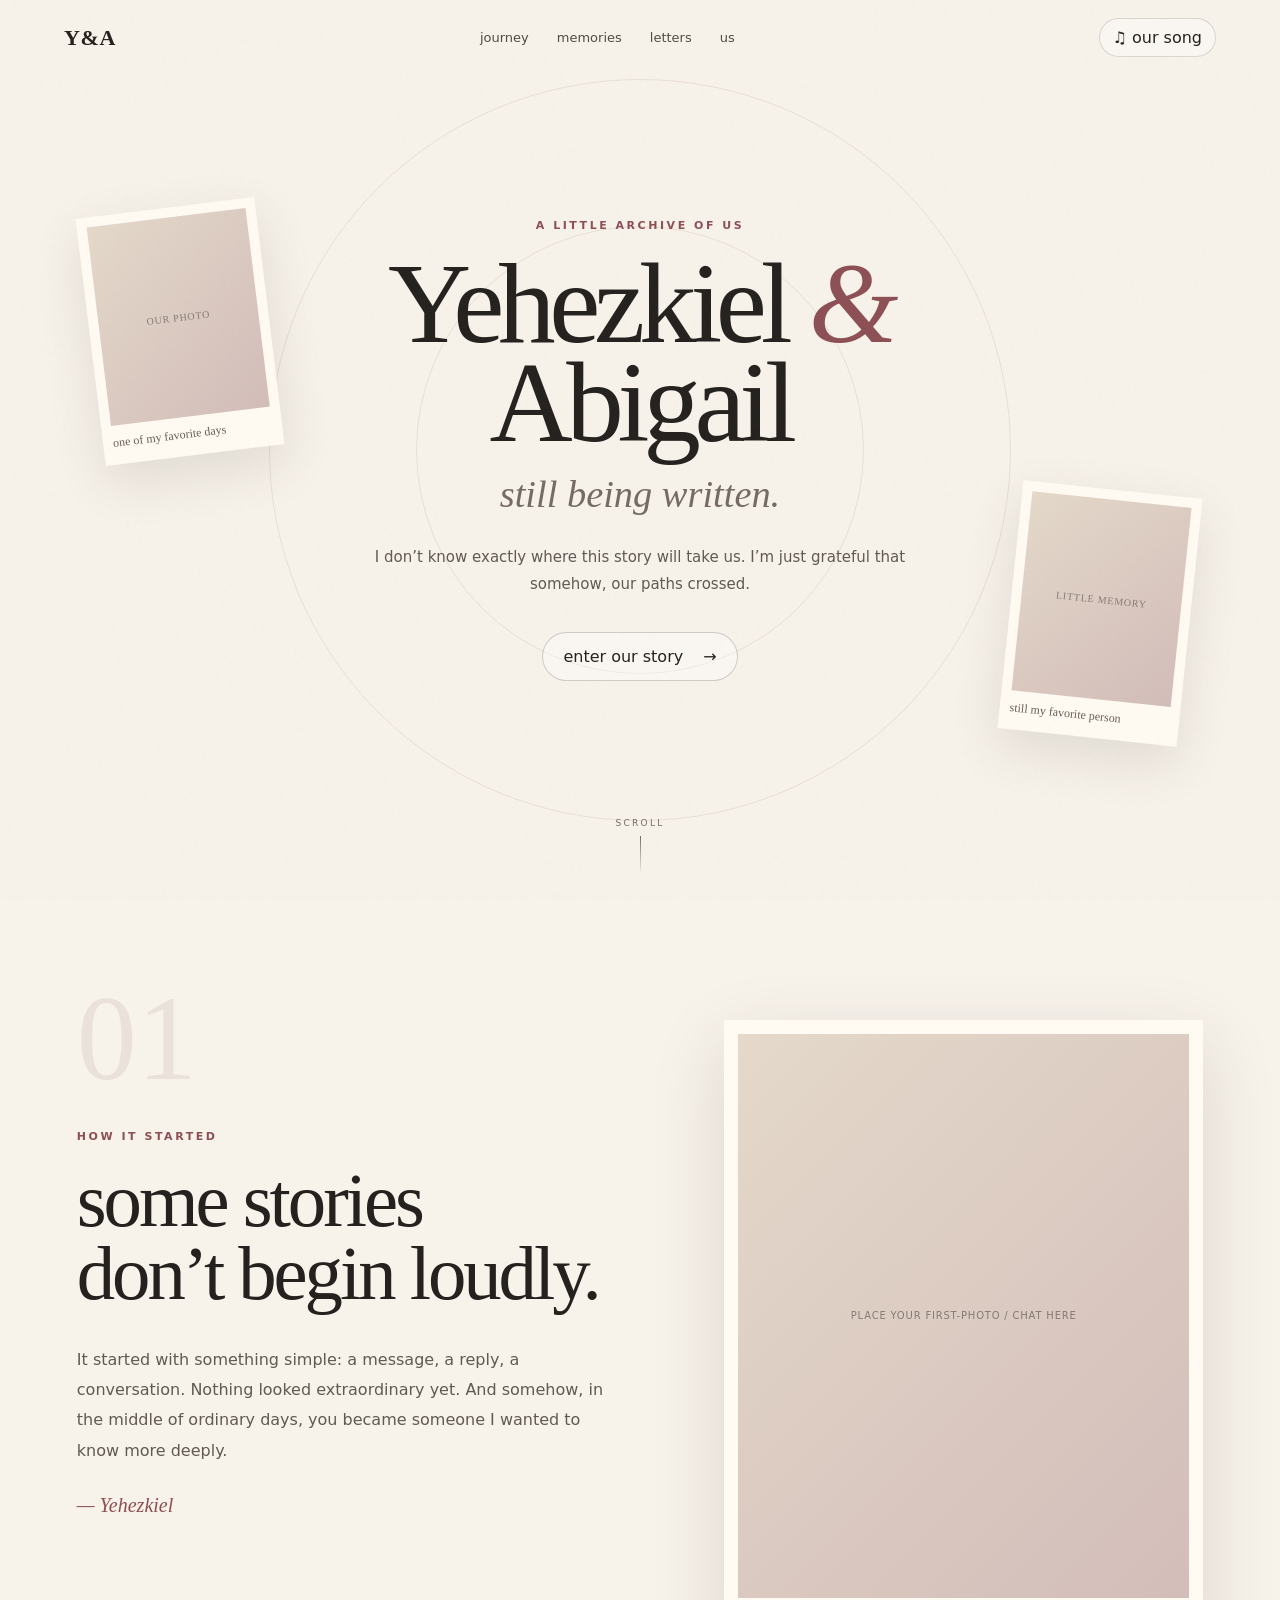
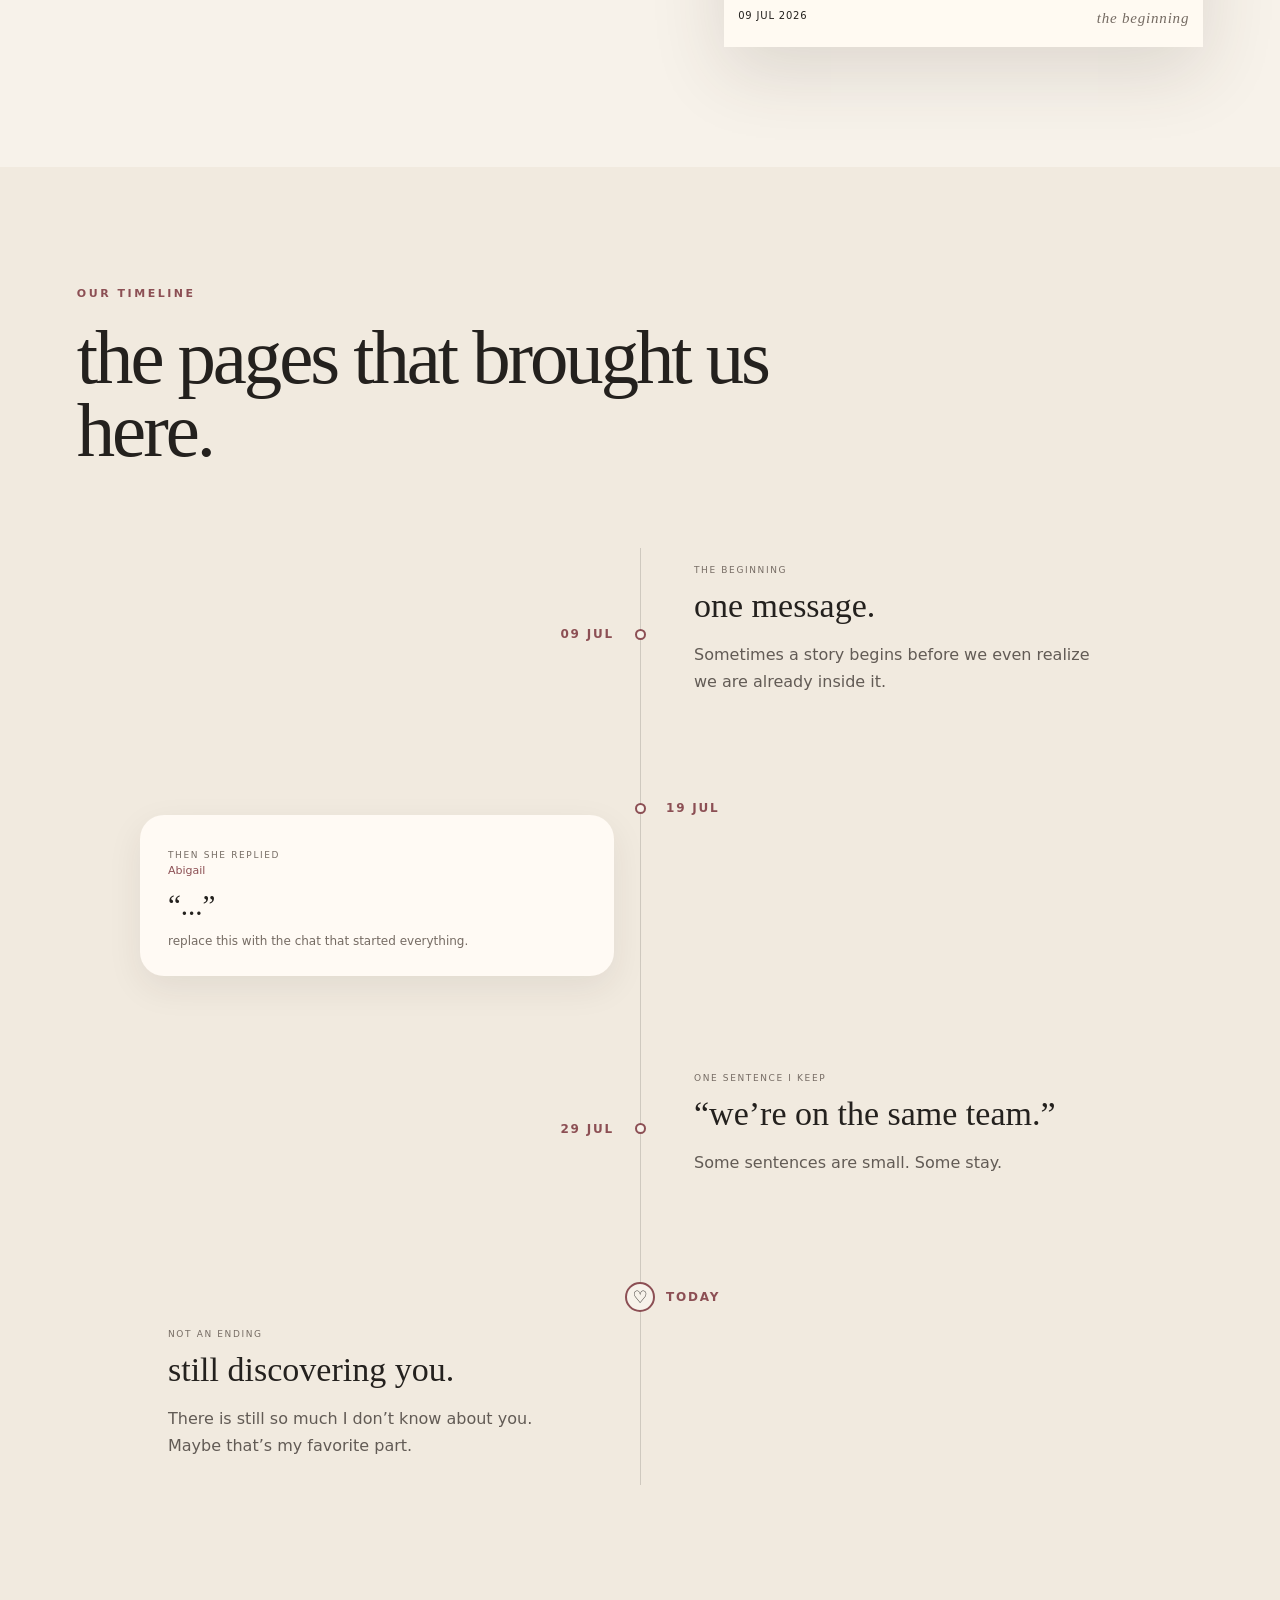
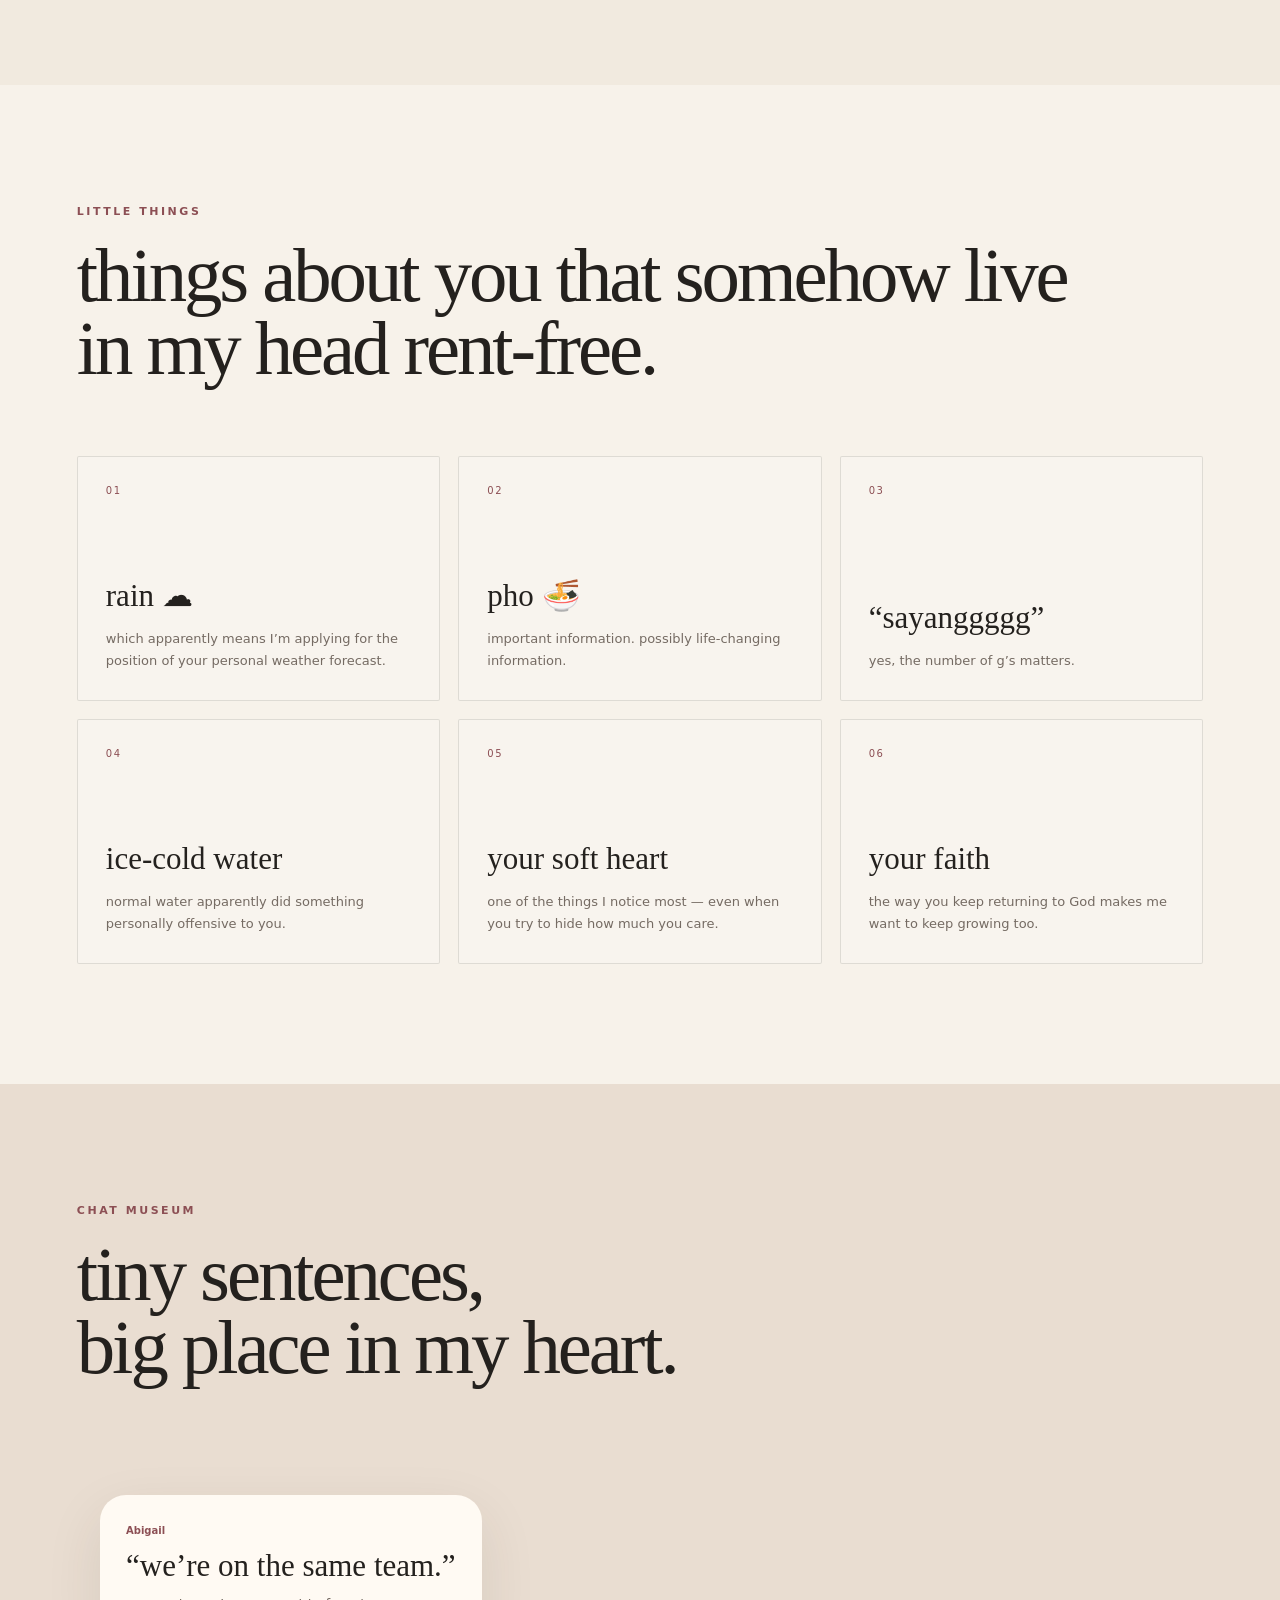
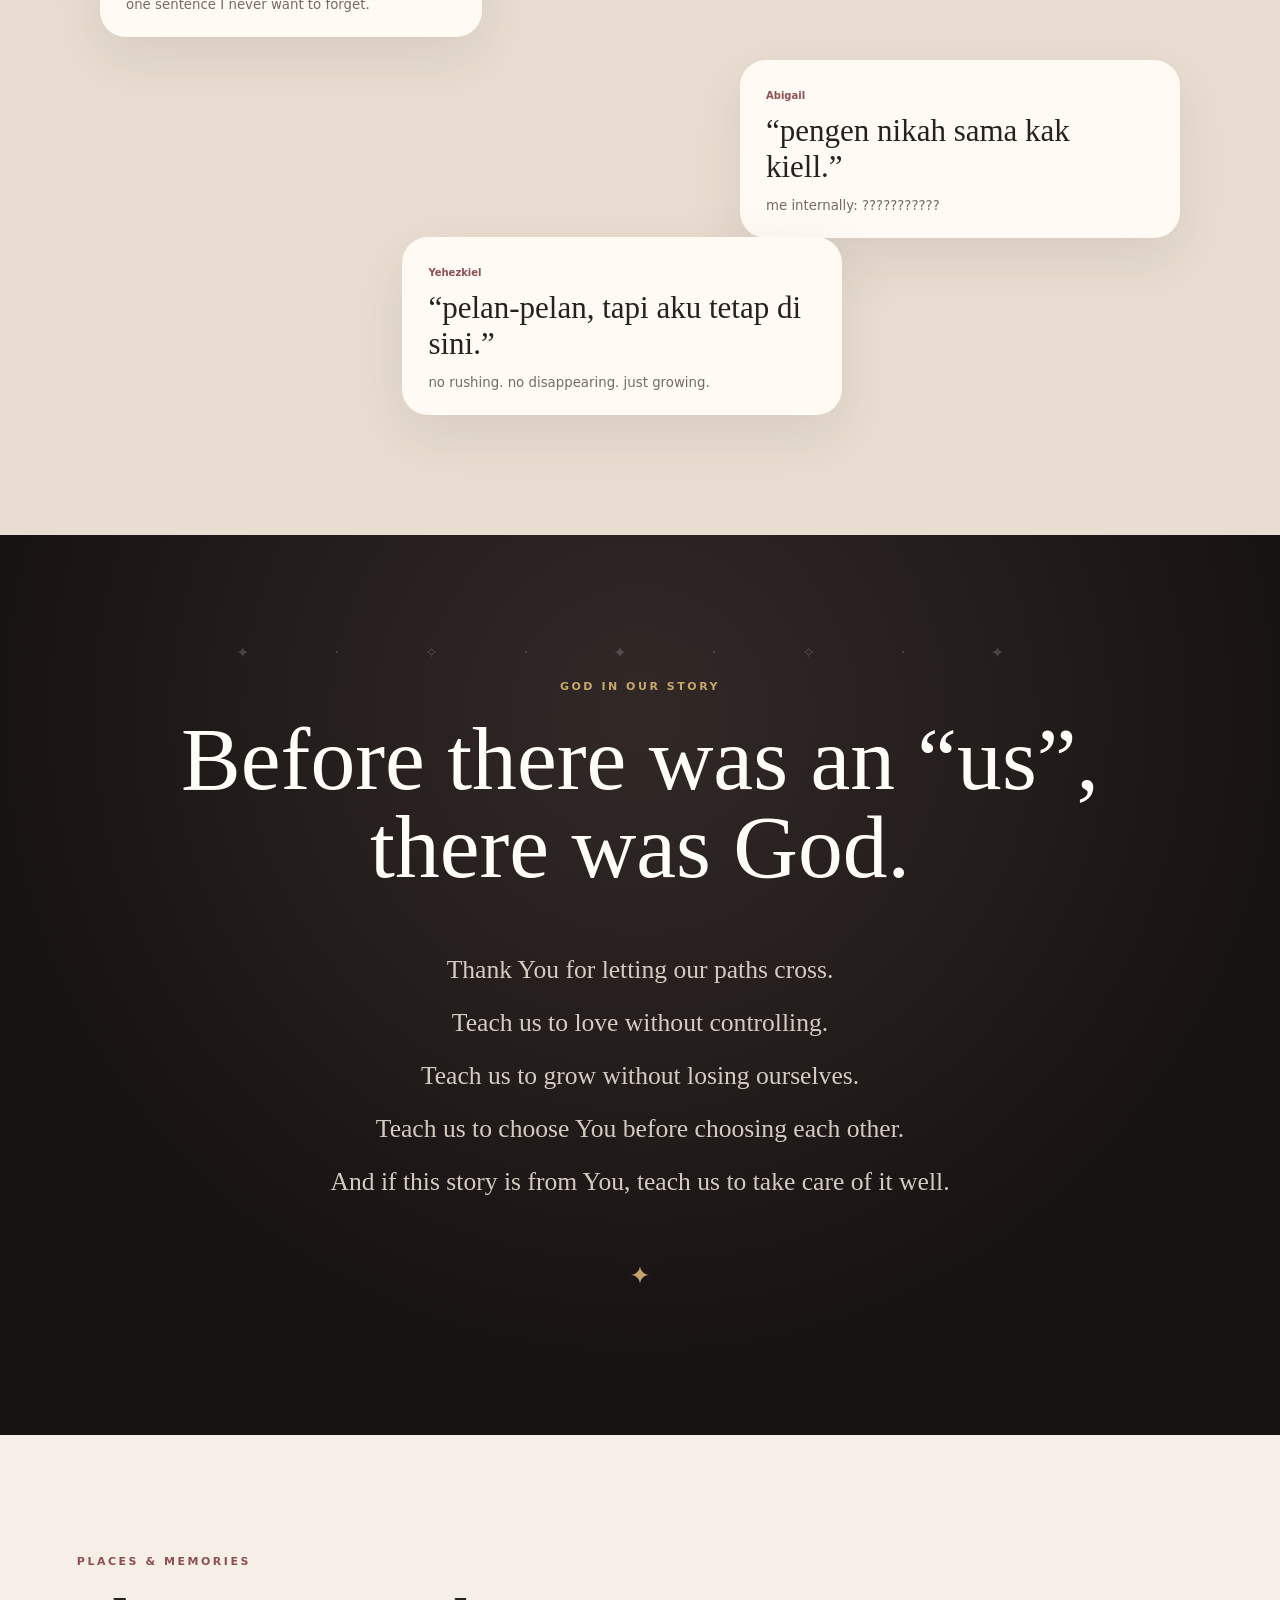
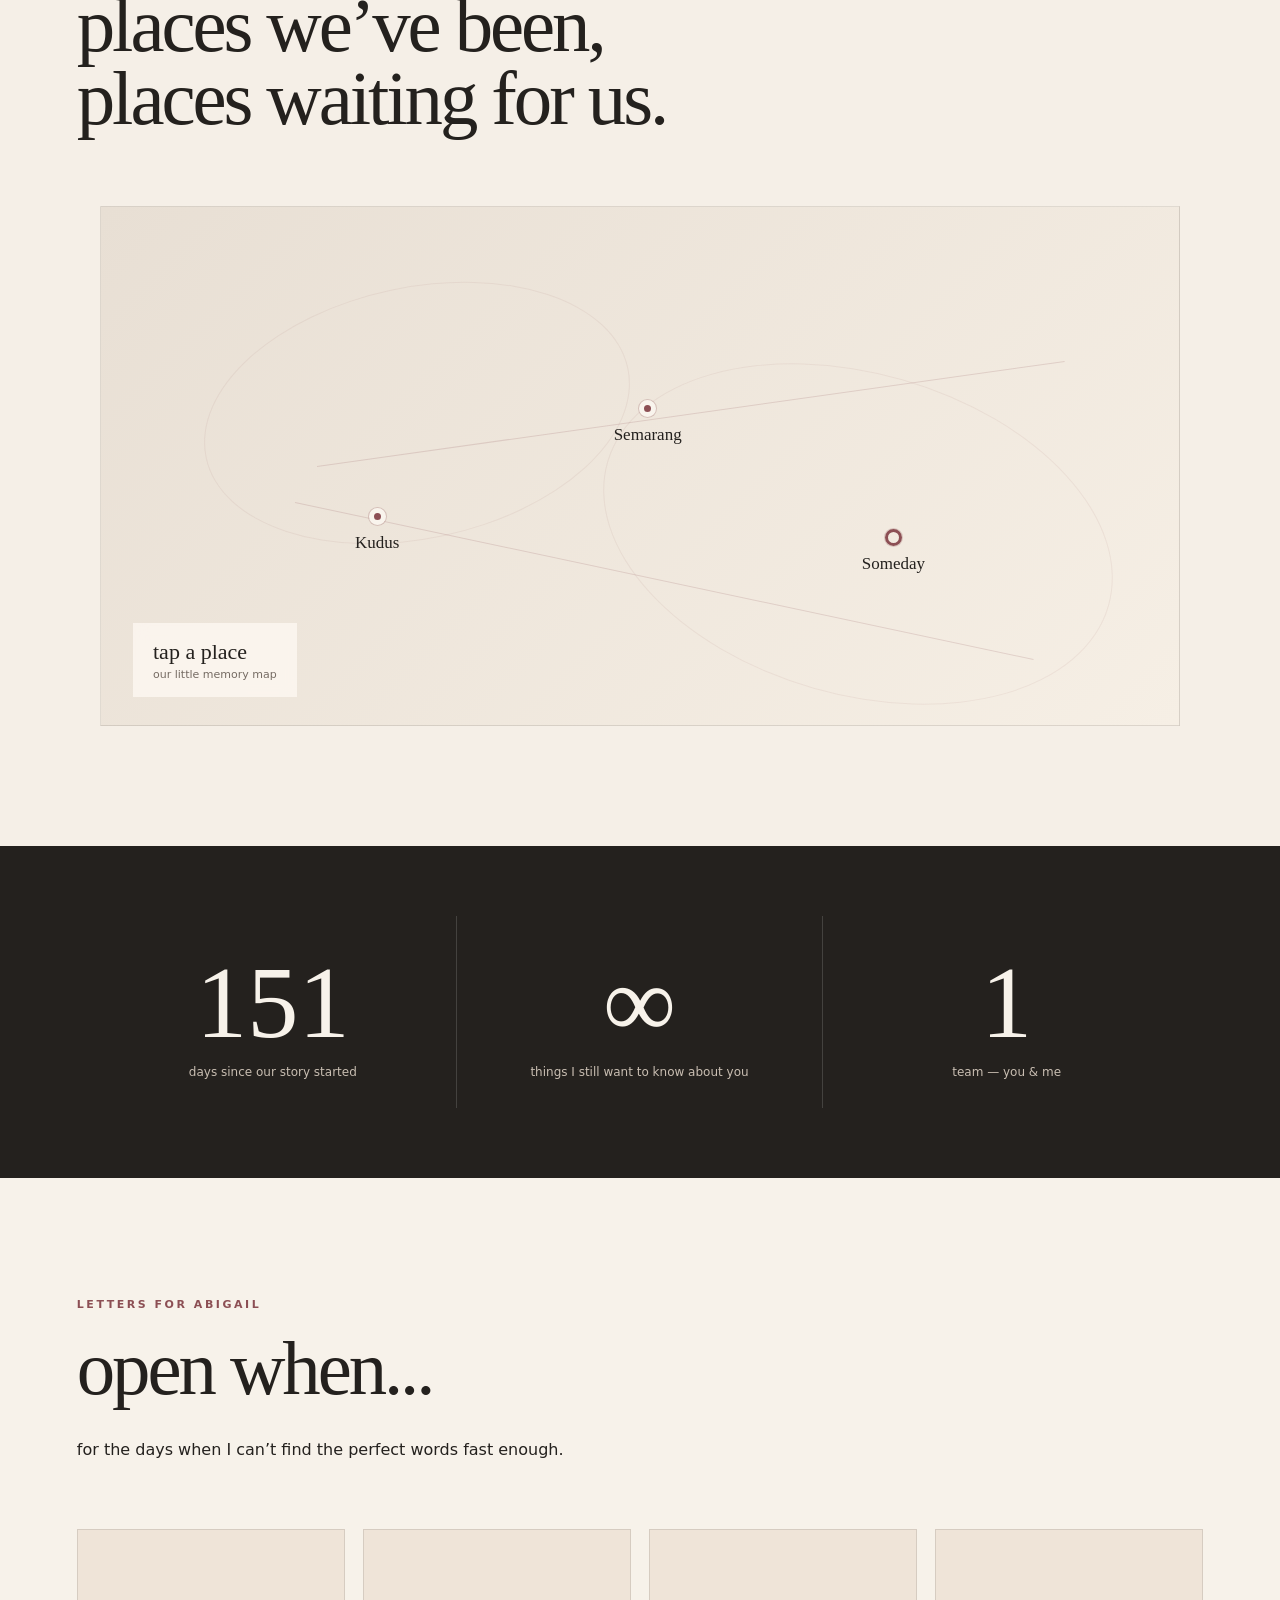
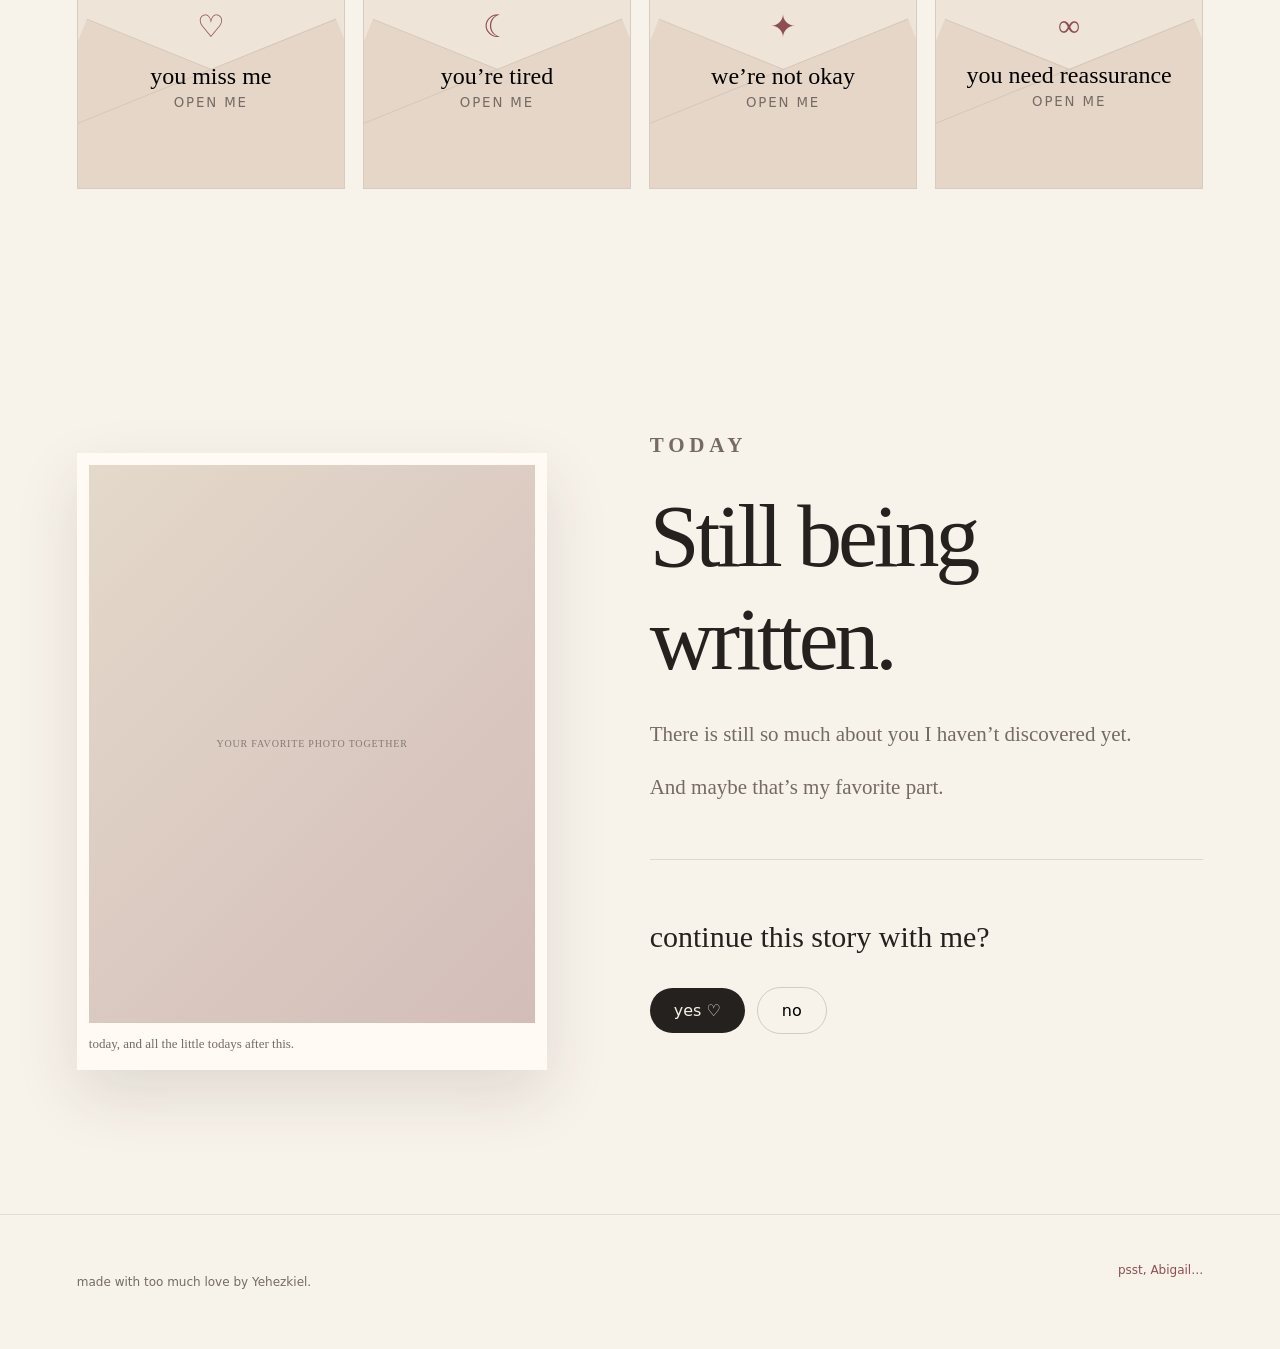
==== index.html @ eae8c5db "upd" ====
<!DOCTYPE html>
<html lang="id">
<head>
  <meta charset="UTF-8" />
  <meta name="viewport" content="width=device-width, initial-scale=1.0" />
  <meta name="theme-color" content="#f7f2ea" />
  <title>Yehezkiel & Abigail — Still Being Written</title>
  <meta name="description" content="A little archive of Yehezkiel & Abigail — still being written." />
  <link rel="stylesheet" href="styles.css" />
</head>
<body>
  <div class="noise" aria-hidden="true"></div>

  <header class="site-header" id="siteHeader">
    <a class="brand" href="#top" aria-label="Back to top">Y&A</a>
    <nav class="nav" aria-label="Main navigation">
      <a href="#journey">journey</a>
      <a href="#little-things">memories</a>
      <a href="#letters">letters</a>
      <a href="#today">us</a>
    </nav>
    <button class="music-btn" id="musicBtn" type="button" aria-label="Play our song">♫ <span>our song</span></button>
  </header>

  <main id="top">
    <section class="hero section-pad" aria-labelledby="hero-title">
      <div class="hero-orbit orbit-one" aria-hidden="true"></div>
      <div class="hero-orbit orbit-two" aria-hidden="true"></div>
      <div class="hero-card photo-card photo-card-a" aria-hidden="true">
        <div class="photo-placeholder">our photo</div>
        <span>one of my favorite days</span>
      </div>
      <div class="hero-card photo-card photo-card-b" aria-hidden="true">
        <div class="photo-placeholder">little memory</div>
        <span>still my favorite person</span>
      </div>

      <div class="hero-copy reveal">
        <p class="eyebrow">A LITTLE ARCHIVE OF US</p>
        <h1 id="hero-title">Yehezkiel <span>&</span> Abigail</h1>
        <p class="hero-subtitle">still being written.</p>
        <p class="hero-note">I don’t know exactly where this story will take us. I’m just grateful that somehow, our paths crossed.</p>
        <a class="primary-btn" href="#journey">enter our story <span>→</span></a>
      </div>

      <div class="scroll-cue" aria-hidden="true"><span>scroll</span><i></i></div>
    </section>

    <section class="opening section-pad" id="journey">
      <div class="section-number reveal">01</div>
      <div class="split-layout">
        <div class="section-copy reveal">
          <p class="eyebrow">HOW IT STARTED</p>
          <h2>some stories<br/>don’t begin loudly.</h2>
          <p>It started with something simple: a message, a reply, a conversation. Nothing looked extraordinary yet. And somehow, in the middle of ordinary days, you became someone I wanted to know more deeply.</p>
          <p class="signature">— Yehezkiel</p>
        </div>
        <div class="memory-frame reveal tilt-right">
          <div class="frame-photo photo-placeholder large">place your first-photo / chat here</div>
          <div class="frame-meta">
            <span>09 JUL 2026</span>
            <em>the beginning</em>
          </div>
        </div>
      </div>
    </section>

    <section class="timeline-section section-pad">
      <div class="section-heading reveal">
        <p class="eyebrow">OUR TIMELINE</p>
        <h2>the pages that brought us here.</h2>
      </div>

      <div class="timeline">
        <article class="timeline-item reveal">
          <div class="timeline-date">09 JUL</div>
          <div class="timeline-dot"></div>
          <div class="timeline-content">
            <small>THE BEGINNING</small>
            <h3>one message.</h3>
            <p>Sometimes a story begins before we even realize we are already inside it.</p>
          </div>
        </article>

        <article class="timeline-item reverse reveal">
          <div class="timeline-date">19 JUL</div>
          <div class="timeline-dot"></div>
          <div class="timeline-content chat-card">
            <small>THEN SHE REPLIED</small>
            <p class="chat-name">Abigail</p>
            <blockquote>“...”</blockquote>
            <span>replace this with the chat that started everything.</span>
          </div>
        </article>

        <article class="timeline-item reveal">
          <div class="timeline-date">29 JUL</div>
          <div class="timeline-dot"></div>
          <div class="timeline-content">
            <small>ONE SENTENCE I KEEP</small>
            <h3>“we’re on the same team.”</h3>
            <p>Some sentences are small. Some stay.</p>
          </div>
        </article>

        <article class="timeline-item reverse reveal">
          <div class="timeline-date">TODAY</div>
          <div class="timeline-dot heart-dot">♡</div>
          <div class="timeline-content">
            <small>NOT AN ENDING</small>
            <h3>still discovering you.</h3>
            <p>There is still so much I don’t know about you. Maybe that’s my favorite part.</p>
          </div>
        </article>
      </div>
    </section>

    <section class="little-things section-pad" id="little-things">
      <div class="section-heading wide reveal">
        <p class="eyebrow">LITTLE THINGS</p>
        <h2>things about you that somehow live in my head rent-free.</h2>
      </div>
      <div class="card-grid">
        <article class="detail-card reveal"><span>01</span><h3>rain ☁</h3><p>which apparently means I’m applying for the position of your personal weather forecast.</p></article>
        <article class="detail-card reveal"><span>02</span><h3>pho 🍜</h3><p>important information. possibly life-changing information.</p></article>
        <article class="detail-card reveal"><span>03</span><h3>“sayanggggg”</h3><p>yes, the number of g’s matters.</p></article>
        <article class="detail-card reveal"><span>04</span><h3>ice-cold water</h3><p>normal water apparently did something personally offensive to you.</p></article>
        <article class="detail-card reveal"><span>05</span><h3>your soft heart</h3><p>one of the things I notice most — even when you try to hide how much you care.</p></article>
        <article class="detail-card reveal"><span>06</span><h3>your faith</h3><p>the way you keep returning to God makes me want to keep growing too.</p></article>
      </div>
    </section>

    <section class="chat-museum section-pad">
      <div class="section-heading reveal">
        <p class="eyebrow">CHAT MUSEUM</p>
        <h2>tiny sentences,<br/>big place in my heart.</h2>
      </div>
      <div class="messages-wrap">
        <div class="floating-message message-left reveal">
          <span>Abigail</span>
          <p>“we’re on the same team.”</p>
          <small>one sentence I never want to forget.</small>
        </div>
        <div class="floating-message message-right reveal">
          <span>Abigail</span>
          <p>“pengen nikah sama kak kiell.”</p>
          <small>me internally: ???????????</small>
        </div>
        <div class="floating-message message-center reveal">
          <span>Yehezkiel</span>
          <p>“pelan-pelan, tapi aku tetap di sini.”</p>
          <small>no rushing. no disappearing. just growing.</small>
        </div>
      </div>
    </section>

    <section class="faith-section section-pad" id="faith">
      <div class="faith-stars" aria-hidden="true">✦ · ✧ · ✦ · ✧ · ✦</div>
      <div class="faith-inner reveal">
        <p class="eyebrow">GOD IN OUR STORY</p>
        <h2>Before there was an “us”,<br/>there was God.</h2>
        <div class="prayer-lines">
          <p>Thank You for letting our paths cross.</p>
          <p>Teach us to love without controlling.</p>
          <p>Teach us to grow without losing ourselves.</p>
          <p>Teach us to choose You before choosing each other.</p>
          <p>And if this story is from You, teach us to take care of it well.</p>
        </div>
        <div class="cross-mark">✦</div>
      </div>
    </section>

    <section class="places-section section-pad">
      <div class="section-heading reveal">
        <p class="eyebrow">PLACES & MEMORIES</p>
        <h2>places we’ve been,<br/>places waiting for us.</h2>
      </div>
      <div class="map-paper reveal">
        <div class="map-line line-a"></div><div class="map-line line-b"></div>
        <button class="map-pin pin-1" type="button" data-place="Kudus" data-note="home, departures, returns."><i></i><span>Kudus</span></button>
        <button class="map-pin pin-2" type="button" data-place="Semarang" data-note="a day worth keeping."><i></i><span>Semarang</span></button>
        <button class="map-pin pin-3 future" type="button" data-place="Somewhere" data-note="someday, with you."><i></i><span>Someday</span></button>
        <div class="map-caption" id="mapCaption"><strong>tap a place</strong><span>our little memory map</span></div>
      </div>
    </section>

    <section class="numbers-section section-pad">
      <div class="numbers-grid">
        <div class="number-item reveal"><strong id="daysCounter">—</strong><span>days since our story started</span></div>
        <div class="number-item reveal"><strong>∞</strong><span>things I still want to know about you</span></div>
        <div class="number-item reveal"><strong>1</strong><span>team — you & me</span></div>
      </div>
    </section>

    <section class="letters-section section-pad" id="letters">
      <div class="section-heading wide reveal">
        <p class="eyebrow">LETTERS FOR ABIGAIL</p>
        <h2>open when...</h2>
        <p>for the days when I can’t find the perfect words fast enough.</p>
      </div>
      <div class="letters-grid">
        <button class="envelope reveal" data-letter="miss" type="button"><span>♡</span><strong>you miss me</strong><small>open me</small></button>
        <button class="envelope reveal" data-letter="tired" type="button"><span>☾</span><strong>you’re tired</strong><small>open me</small></button>
        <button class="envelope reveal" data-letter="notokay" type="button"><span>✦</span><strong>we’re not okay</strong><small>open me</small></button>
        <button class="envelope reveal" data-letter="reassure" type="button"><span>∞</span><strong>you need reassurance</strong><small>open me</small></button>
      </div>
    </section>

    <section class="today-section section-pad" id="today">
      <div class="today-photo reveal">
        <div class="photo-placeholder portrait">your favorite photo together</div>
        <span>today, and all the little todays after this.</span>
      </div>
      <div class="today-copy reveal">
        <p class="eyebrow">TODAY</p>
        <h2>Still being written.</h2>
        <p>There is still so much about you I haven’t discovered yet.</p>
        <p>And maybe that’s my favorite part.</p>
        <div class="question-box">
          <h3>continue this story with me?</h3>
          <div class="answer-buttons" id="answerButtons">
            <button class="yes-btn" id="yesBtn" type="button">yes ♡</button>
            <button class="no-btn" id="noBtn" type="button">no</button>
          </div>
          <p class="answer-message" id="answerMessage" aria-live="polite"></p>
        </div>
      </div>
    </section>
  </main>

  <footer>
    <p>made with too much love by Yehezkiel.</p>
    <a href="for-abigail-only.html">psst, Abigail…</a>
  </footer>

  <div class="letter-modal" id="letterModal" aria-hidden="true" role="dialog" aria-modal="true" aria-labelledby="letterTitle">
    <div class="letter-sheet">
      <button class="close-letter" id="closeLetter" type="button" aria-label="Close letter">×</button>
      <p class="letter-kicker">FOR ABIGAIL</p>
      <h2 id="letterTitle">Open when...</h2>
      <div id="letterBody"></div>
      <p class="letter-sign">love,<br/>Yehezkiel</p>
    </div>
  </div>

  <audio id="ourSong" preload="none">
    <source src="assets/our-song.mp3" type="audio/mpeg" />
  </audio>

  <script src="script.js"></script>
</body>
</html>
---- styles.css ----
:root{
  --paper:#f7f2ea;--paper-2:#efe7dc;--ink:#24211e;--muted:#756b63;--wine:#8c4f54;--rose:#d9b6b0;--gold:#c6a66b;--dark:#211c1a;--dark-2:#171312;--white:#fffdf8;
  --serif:Georgia,"Times New Roman",serif;--sans:Inter,ui-sans-serif,system-ui,-apple-system,BlinkMacSystemFont,"Segoe UI",sans-serif;
}
*{box-sizing:border-box}html{scroll-behavior:smooth}body{margin:0;background:var(--paper);color:var(--ink);font-family:var(--sans);overflow-x:hidden}button,a{font:inherit}a{color:inherit;text-decoration:none}.noise{position:fixed;inset:0;pointer-events:none;z-index:9999;opacity:.045;background-image:url("data:image/svg+xml,%3Csvg viewBox='0 0 220 220' xmlns='http://www.w3.org/2000/svg'%3E%3Cfilter id='n'%3E%3CfeTurbulence type='fractalNoise' baseFrequency='.9' numOctaves='4' stitchTiles='stitch'/%3E%3C/filter%3E%3Crect width='100%25' height='100%25' filter='url(%23n)' opacity='.55'/%3E%3C/svg%3E")}.section-pad{padding:120px clamp(24px,6vw,96px)}.site-header{position:fixed;z-index:100;top:0;left:0;right:0;display:flex;align-items:center;justify-content:space-between;padding:18px clamp(22px,5vw,72px);transition:.35s ease}.site-header.scrolled{background:rgba(247,242,234,.78);backdrop-filter:blur(16px);border-bottom:1px solid rgba(36,33,30,.08)}.brand{font-family:var(--serif);font-size:22px;font-weight:700;letter-spacing:.03em}.nav{display:flex;gap:28px;font-size:13px;color:#514a45}.nav a{position:relative}.nav a:after{content:"";position:absolute;left:0;right:100%;bottom:-5px;height:1px;background:var(--wine);transition:.25s}.nav a:hover:after{right:0}.music-btn{border:1px solid rgba(36,33,30,.15);background:rgba(255,255,255,.35);padding:9px 13px;border-radius:999px;cursor:pointer;color:var(--ink)}.music-btn.playing{background:var(--ink);color:var(--paper)}.hero{min-height:100vh;display:grid;place-items:center;position:relative;isolation:isolate;overflow:hidden}.hero-copy{max-width:800px;text-align:center;z-index:5}.eyebrow{font-size:11px;letter-spacing:.23em;font-weight:700;color:var(--wine);margin:0 0 22px}.hero h1,.section-heading h2,.section-copy h2,.faith-inner h2,.today-copy h2{font-family:var(--serif);font-weight:400}.hero h1{font-size:clamp(58px,9vw,126px);line-height:.86;margin:0;letter-spacing:-.055em}.hero h1 span{font-style:italic;color:var(--wine);font-weight:400}.hero-subtitle{font-family:var(--serif);font-size:clamp(24px,3vw,40px);font-style:italic;color:var(--muted);margin:20px 0}.hero-note{max-width:560px;margin:28px auto 34px;line-height:1.8;color:#615954;font-size:15px}.primary-btn{display:inline-flex;align-items:center;gap:20px;border:1px solid rgba(36,33,30,.2);padding:14px 20px;border-radius:999px;background:rgba(255,255,255,.35);transition:.25s}.primary-btn:hover{transform:translateY(-2px);background:var(--ink);color:var(--paper)}.hero-orbit{position:absolute;border:1px solid rgba(140,79,84,.12);border-radius:50%;z-index:-1}.orbit-one{width:58vw;height:58vw;max-width:860px;max-height:860px}.orbit-two{width:35vw;height:35vw;max-width:530px;max-height:530px}.hero-card{position:absolute;width:180px;background:#fffaf2;padding:10px 10px 14px;box-shadow:0 18px 50px rgba(73,58,50,.12);font-family:var(--serif);font-size:12px;color:#665d57}.photo-card-a{left:7vw;top:23%;transform:rotate(-7deg)}.photo-card-b{right:7vw;bottom:18%;transform:rotate(6deg)}.photo-placeholder{display:grid;place-items:center;background:linear-gradient(135deg,#e4d9ca,#d3bdb9);color:rgba(36,33,30,.48);text-align:center;text-transform:uppercase;letter-spacing:.08em;font-size:10px}.hero-card .photo-placeholder{aspect-ratio:4/5;margin-bottom:10px}.scroll-cue{position:absolute;bottom:26px;display:flex;flex-direction:column;align-items:center;gap:8px;font-size:9px;text-transform:uppercase;letter-spacing:.25em;color:var(--muted)}.scroll-cue i{display:block;width:1px;height:38px;background:linear-gradient(var(--muted),transparent)}.opening{position:relative}.section-number{font-family:var(--serif);font-size:120px;color:rgba(140,79,84,.1);position:absolute;top:70px;left:6vw}.split-layout{display:grid;grid-template-columns:1fr .9fr;gap:9vw;align-items:center;max-width:1200px;margin:auto}.section-copy h2,.section-heading h2{font-size:clamp(48px,6vw,84px);line-height:.95;letter-spacing:-.04em;margin:0 0 34px}.section-copy>p:not(.eyebrow):not(.signature){max-width:580px;line-height:1.9;color:#615954}.signature{font-family:var(--serif);font-style:italic;font-size:20px;color:var(--wine);margin-top:28px}.memory-frame{background:#fffaf2;padding:14px 14px 20px;box-shadow:0 24px 70px rgba(63,49,42,.14)}.tilt-right{transform:rotate(2.2deg)}.frame-photo.large{aspect-ratio:4/5}.frame-meta{display:flex;justify-content:space-between;gap:20px;margin-top:12px;font-size:10px;letter-spacing:.08em}.frame-meta em{font-family:var(--serif);font-size:15px;color:var(--muted)}.section-heading{max-width:820px;margin-bottom:70px}.section-heading.wide{max-width:1050px}.timeline-section{background:#f1eadf}.timeline{max-width:1000px;margin:auto;position:relative}.timeline:before{content:"";position:absolute;left:50%;top:0;bottom:0;width:1px;background:rgba(36,33,30,.16)}.timeline-item{display:grid;grid-template-columns:1fr 52px 1fr;align-items:center;margin:80px 0}.timeline-item.reverse .timeline-content{grid-column:1}.timeline-item.reverse .timeline-date{grid-column:3;grid-row:1;text-align:left}.timeline-date{text-align:right;font-size:12px;letter-spacing:.15em;color:var(--wine);font-weight:700}.timeline-dot{width:11px;height:11px;border:2px solid var(--wine);border-radius:50%;background:var(--paper);justify-self:center;grid-column:2}.heart-dot{width:30px;height:30px;display:grid;place-items:center;border-radius:50%;font-size:17px}.timeline-content{grid-column:3;padding:10px 28px}.timeline-content small{font-size:9px;letter-spacing:.18em;color:var(--muted)}.timeline-content h3{font-family:var(--serif);font-size:34px;font-weight:400;margin:10px 0}.timeline-content p{line-height:1.7;color:#625b55}.chat-card{background:#fffaf4;border-radius:24px;padding:28px;box-shadow:0 12px 35px rgba(52,41,35,.08)}.chat-card .chat-name{font-size:11px;margin:0 0 8px;color:var(--wine)}.chat-card blockquote{margin:0;font-family:var(--serif);font-size:29px}.chat-card span{display:block;margin-top:12px;color:var(--muted);font-size:12px}.little-things{background:var(--paper)}.card-grid{display:grid;grid-template-columns:repeat(3,1fr);gap:18px;max-width:1180px;margin:auto}.detail-card{min-height:245px;border:1px solid rgba(36,33,30,.12);border-radius:2px;padding:28px;display:flex;flex-direction:column;transition:.3s ease;background:rgba(255,255,255,.2)}.detail-card:nth-child(2n){transform:rotate(.8deg)}.detail-card:nth-child(3n){transform:rotate(-.8deg)}.detail-card:hover{transform:translateY(-8px) rotate(-1deg);background:#fffaf2;box-shadow:0 18px 42px rgba(72,58,51,.1)}.detail-card span{font-size:10px;letter-spacing:.15em;color:var(--wine)}.detail-card h3{font-family:var(--serif);font-size:31px;font-weight:400;margin:auto 0 14px}.detail-card p{font-size:13px;line-height:1.7;color:var(--muted);margin:0}.chat-museum{background:#e9ddd1}.messages-wrap{min-height:560px;position:relative;max-width:1080px;margin:auto}.floating-message{position:absolute;background:#fffaf3;border-radius:26px;padding:24px 26px;box-shadow:0 20px 55px rgba(60,48,42,.1);max-width:440px}.floating-message span{font-size:10px;color:var(--wine);font-weight:700}.floating-message p{font-family:var(--serif);font-size:31px;margin:10px 0}.floating-message small{color:var(--muted)}.message-left{left:0;top:40px;transform:rotate(-2deg)}.message-right{right:0;top:205px;transform:rotate(2.5deg)}.message-center{left:28%;bottom:0;transform:rotate(-.6deg)}.faith-section{min-height:100vh;background:radial-gradient(circle at 50% 20%,#322927,var(--dark-2) 68%);color:var(--white);display:grid;place-items:center;position:relative;overflow:hidden}.faith-stars{position:absolute;top:12%;left:50%;transform:translateX(-50%);letter-spacing:2.5em;color:rgba(255,255,255,.18);white-space:nowrap}.faith-inner{text-align:center;max-width:970px}.faith-inner .eyebrow{color:var(--gold)}.faith-inner h2{font-size:clamp(50px,7vw,96px);line-height:.98;margin:0 0 64px}.prayer-lines{display:grid;gap:23px;font-family:var(--serif);font-size:clamp(19px,2vw,28px);color:#e8ded3}.prayer-lines p{margin:0;opacity:.9}.cross-mark{margin-top:64px;color:var(--gold);font-size:25px}.places-section{background:#f5efe7}.map-paper{position:relative;max-width:1080px;height:520px;margin:auto;background:linear-gradient(135deg,#e8dfd4,#f6efe5);border:1px solid rgba(36,33,30,.1);overflow:hidden}.map-paper:before,.map-paper:after{content:"";position:absolute;border:1px solid rgba(140,79,84,.08);border-radius:50%}.map-paper:before{width:430px;height:250px;left:100px;top:80px;transform:rotate(-12deg)}.map-paper:after{width:520px;height:320px;right:60px;bottom:30px;transform:rotate(16deg)}.map-line{position:absolute;width:70%;height:1px;background:rgba(140,79,84,.18);transform-origin:left center}.line-a{left:20%;top:50%;transform:rotate(-8deg)}.line-b{left:18%;top:57%;transform:rotate(12deg)}.map-pin{position:absolute;border:0;background:transparent;cursor:pointer;display:flex;flex-direction:column;align-items:center;gap:8px;z-index:3;color:var(--ink)}.map-pin i{width:17px;height:17px;background:var(--wine);border:5px solid #f9f4ed;border-radius:50%;box-shadow:0 0 0 1px rgba(140,79,84,.25)}.map-pin span{font-family:var(--serif);font-size:17px}.map-pin.future i{background:transparent;border:3px solid var(--wine)}.pin-1{left:23%;top:58%}.pin-2{left:47%;top:37%}.pin-3{right:23%;top:62%}.map-caption{position:absolute;left:32px;bottom:28px;background:rgba(255,250,244,.72);padding:16px 20px;backdrop-filter:blur(7px);z-index:4;display:flex;flex-direction:column}.map-caption strong{font-family:var(--serif);font-size:22px;font-weight:400}.map-caption span{font-size:11px;color:var(--muted);margin-top:3px}.numbers-section{padding-top:70px;padding-bottom:70px;background:var(--ink);color:var(--paper)}.numbers-grid{display:grid;grid-template-columns:repeat(3,1fr);max-width:1100px;margin:auto}.number-item{text-align:center;padding:28px;border-right:1px solid rgba(255,255,255,.15)}.number-item:last-child{border-right:0}.number-item strong{font-family:var(--serif);font-size:clamp(64px,8vw,110px);font-weight:400;display:block}.number-item span{color:#c9beb2;font-size:12px}.letters-section{background:#f7f2ea}.letters-grid{display:grid;grid-template-columns:repeat(4,1fr);gap:18px;max-width:1180px;margin:auto}.envelope{min-height:260px;border:1px solid rgba(36,33,30,.12);background:#efe4d8;cursor:pointer;display:flex;flex-direction:column;align-items:center;justify-content:center;position:relative;transition:.3s;overflow:hidden}.envelope:before,.envelope:after{content:"";position:absolute;inset:auto -20% -58% -20%;height:100%;background:#e5d6c8;transform:rotate(22deg);border-top:1px solid rgba(36,33,30,.08)}.envelope:after{transform:rotate(-22deg)}.envelope>*{z-index:2}.envelope span{font-family:var(--serif);font-size:31px;color:var(--wine)}.envelope strong{font-family:var(--serif);font-size:24px;font-weight:400;margin:18px 0 5px}.envelope small{letter-spacing:.14em;text-transform:uppercase;color:var(--muted)}.envelope:hover{transform:translateY(-7px) rotate(-1deg);box-shadow:0 18px 50px rgba(54,43,37,.12)}.today-section{display:grid;grid-template-columns:.85fr 1fr;gap:8vw;align-items:center;max-width:1320px;margin:auto}.today-photo{background:#fffaf3;padding:12px 12px 18px;box-shadow:0 25px 60px rgba(58,45,38,.12);transform:rotate(-2deg);font-family:var(--serif);color:var(--muted);font-size:13px}.photo-placeholder.portrait{aspect-ratio:4/5;margin-bottom:13px}.today-copy h2{font-size:clamp(58px,7vw,96px);letter-spacing:-.045em;margin:0 0 28px}.today-copy>p{font-family:var(--serif);font-size:21px;color:var(--muted);line-height:1.55}.question-box{margin-top:55px;border-top:1px solid rgba(36,33,30,.12);padding-top:30px}.question-box h3{font-family:var(--serif);font-size:30px;font-weight:400}.answer-buttons{display:flex;gap:12px;min-height:54px;align-items:center}.yes-btn,.no-btn{border-radius:999px;padding:13px 24px;cursor:pointer;transition:.2s}.yes-btn{border:0;background:var(--ink);color:var(--paper)}.yes-btn:hover{transform:translateY(-2px)}.no-btn{border:1px solid rgba(36,33,30,.18);background:transparent;position:relative}.answer-message{min-height:30px!important;font-family:var(--sans)!important;font-size:13px!important;color:var(--wine)!important;font-weight:700}.letter-modal{position:fixed;inset:0;z-index:1000;background:rgba(24,20,18,.76);display:grid;place-items:center;padding:24px;opacity:0;pointer-events:none;transition:.25s}.letter-modal.open{opacity:1;pointer-events:auto}.letter-sheet{background:#fffaf1;width:min(760px,100%);max-height:88vh;overflow:auto;padding:clamp(34px,7vw,72px);position:relative;box-shadow:0 30px 100px rgba(0,0,0,.35)}.close-letter{position:absolute;right:22px;top:16px;background:transparent;border:0;font-size:28px;cursor:pointer}.letter-kicker{font-size:10px;letter-spacing:.22em;color:var(--wine)}.letter-sheet h2{font-family:var(--serif);font-size:45px;font-weight:400;margin:15px 0 34px}.letter-sheet #letterBody{font-family:var(--serif);font-size:20px;line-height:1.75;color:#5b524c}.letter-sign{font-family:var(--serif);font-style:italic;font-size:24px;color:var(--wine);margin-top:38px}footer{padding:48px clamp(24px,6vw,96px);display:flex;justify-content:space-between;gap:20px;border-top:1px solid rgba(36,33,30,.1);font-size:12px;color:var(--muted)}footer a{color:var(--wine)}.reveal{opacity:0;transform:translateY(26px);transition:opacity .8s ease,transform .8s ease}.reveal.visible{opacity:1;transform:translateY(0)}
@media(max-width:900px){.section-pad{padding:95px 24px}.nav{display:none}.music-btn span{display:none}.hero-card{width:120px}.photo-card-a{left:-22px;top:17%}.photo-card-b{right:-26px;bottom:12%}.split-layout,.today-section{grid-template-columns:1fr;gap:60px}.memory-frame{max-width:470px;margin:auto}.section-number{font-size:76px;left:24px}.card-grid{grid-template-columns:repeat(2,1fr)}.letters-grid{grid-template-columns:repeat(2,1fr)}.messages-wrap{min-height:auto;display:grid;gap:18px}.floating-message{position:relative;inset:auto!important;transform:none!important;max-width:100%}.numbers-grid{grid-template-columns:1fr}.number-item{border-right:0;border-bottom:1px solid rgba(255,255,255,.15)}.number-item:last-child{border-bottom:0}.map-paper{height:430px}.timeline:before{left:18px}.timeline-item,.timeline-item.reverse{display:grid;grid-template-columns:36px 1fr;margin:58px 0}.timeline-dot,.timeline-item.reverse .timeline-dot{grid-column:1;grid-row:1;justify-self:start}.timeline-date,.timeline-item.reverse .timeline-date{grid-column:2;grid-row:1;text-align:left;margin-bottom:12px}.timeline-content,.timeline-item.reverse .timeline-content{grid-column:2;grid-row:2;padding:0}.heart-dot{transform:translateX(-10px)}.today-photo{max-width:500px;margin:auto}}
@media(max-width:560px){.hero{padding-left:18px;padding-right:18px}.hero h1{font-size:59px}.hero-note{font-size:14px}.hero-card{display:none}.section-copy h2,.section-heading h2{font-size:48px}.card-grid,.letters-grid{grid-template-columns:1fr}.detail-card{min-height:210px}.faith-inner h2{font-size:48px}.map-paper{height:390px}.pin-1{left:14%}.pin-2{left:46%;top:30%}.pin-3{right:12%}.map-caption{left:18px;bottom:18px}.today-copy h2{font-size:57px}footer{flex-direction:column}.site-header{padding:15px 18px}}
@media(prefers-reduced-motion:reduce){html{scroll-behavior:auto}.reveal{opacity:1;transform:none;transition:none}*{animation:none!important;transition:none!important}}
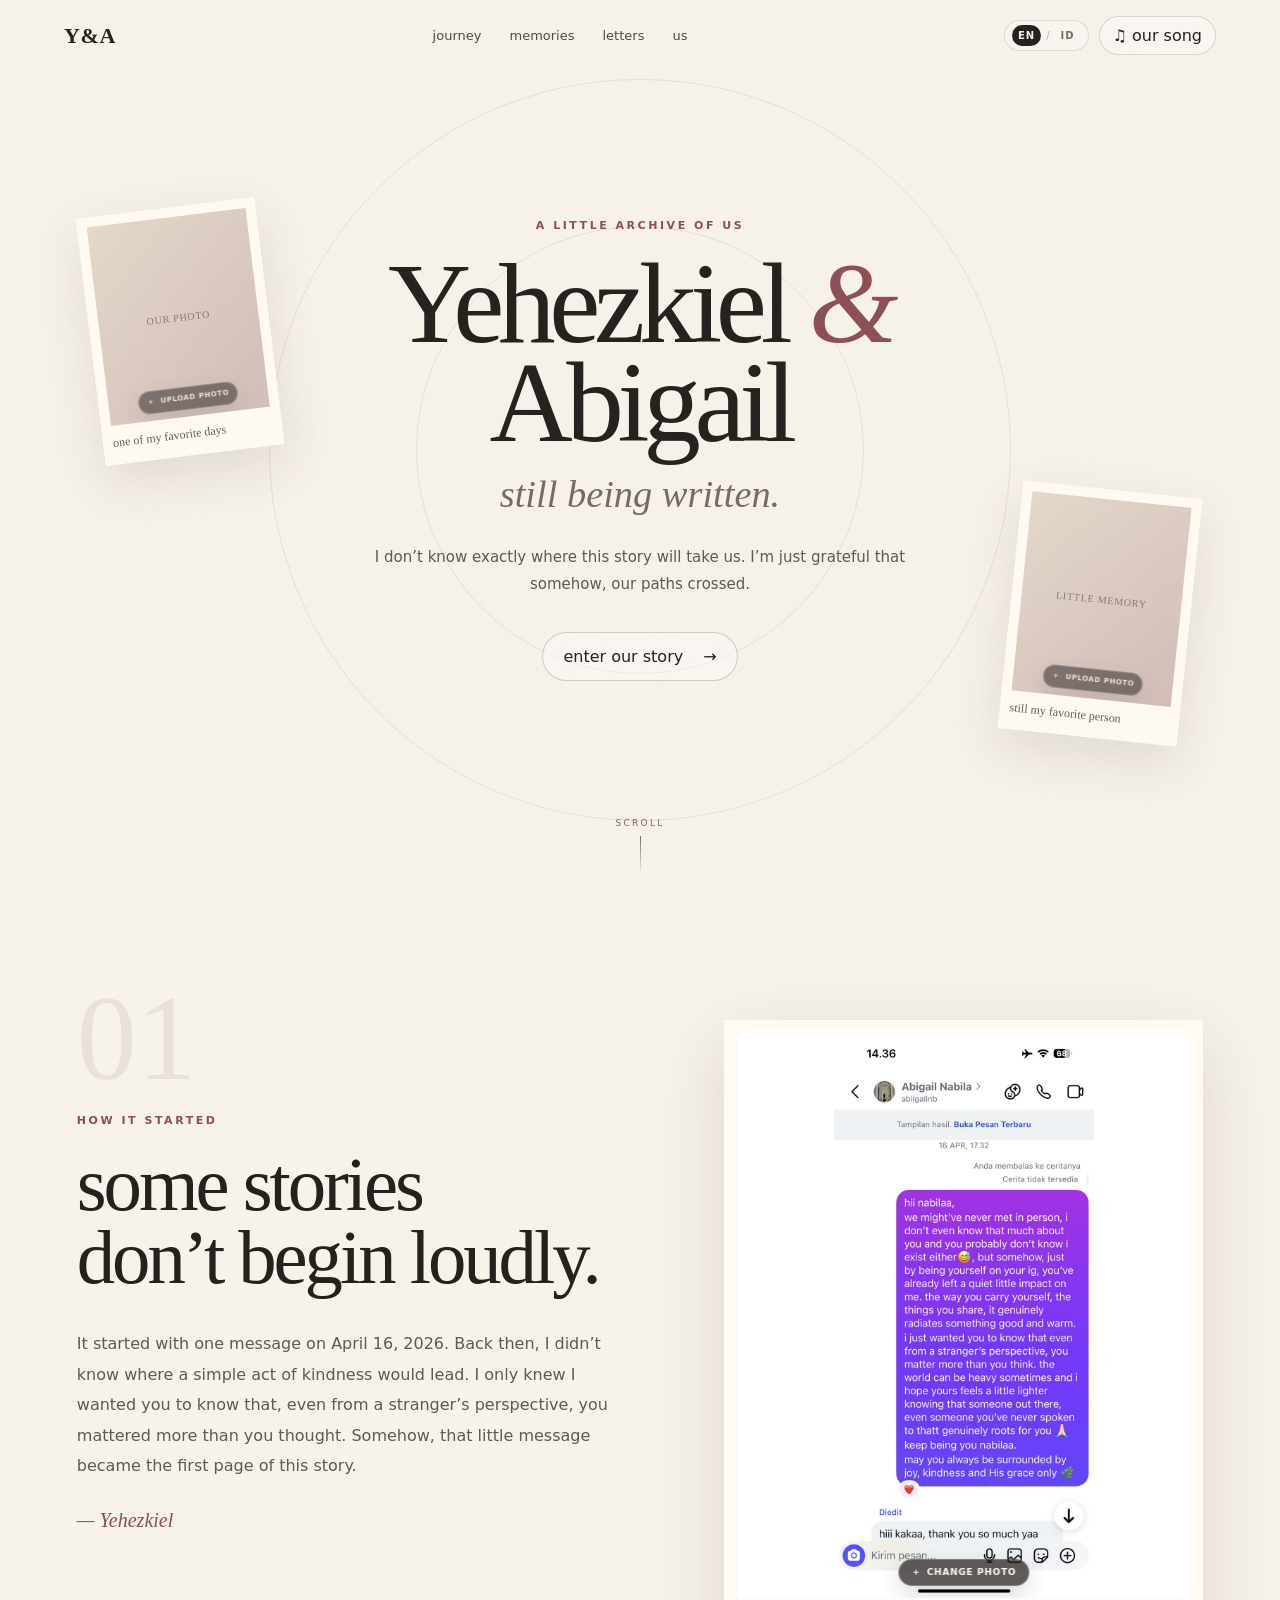
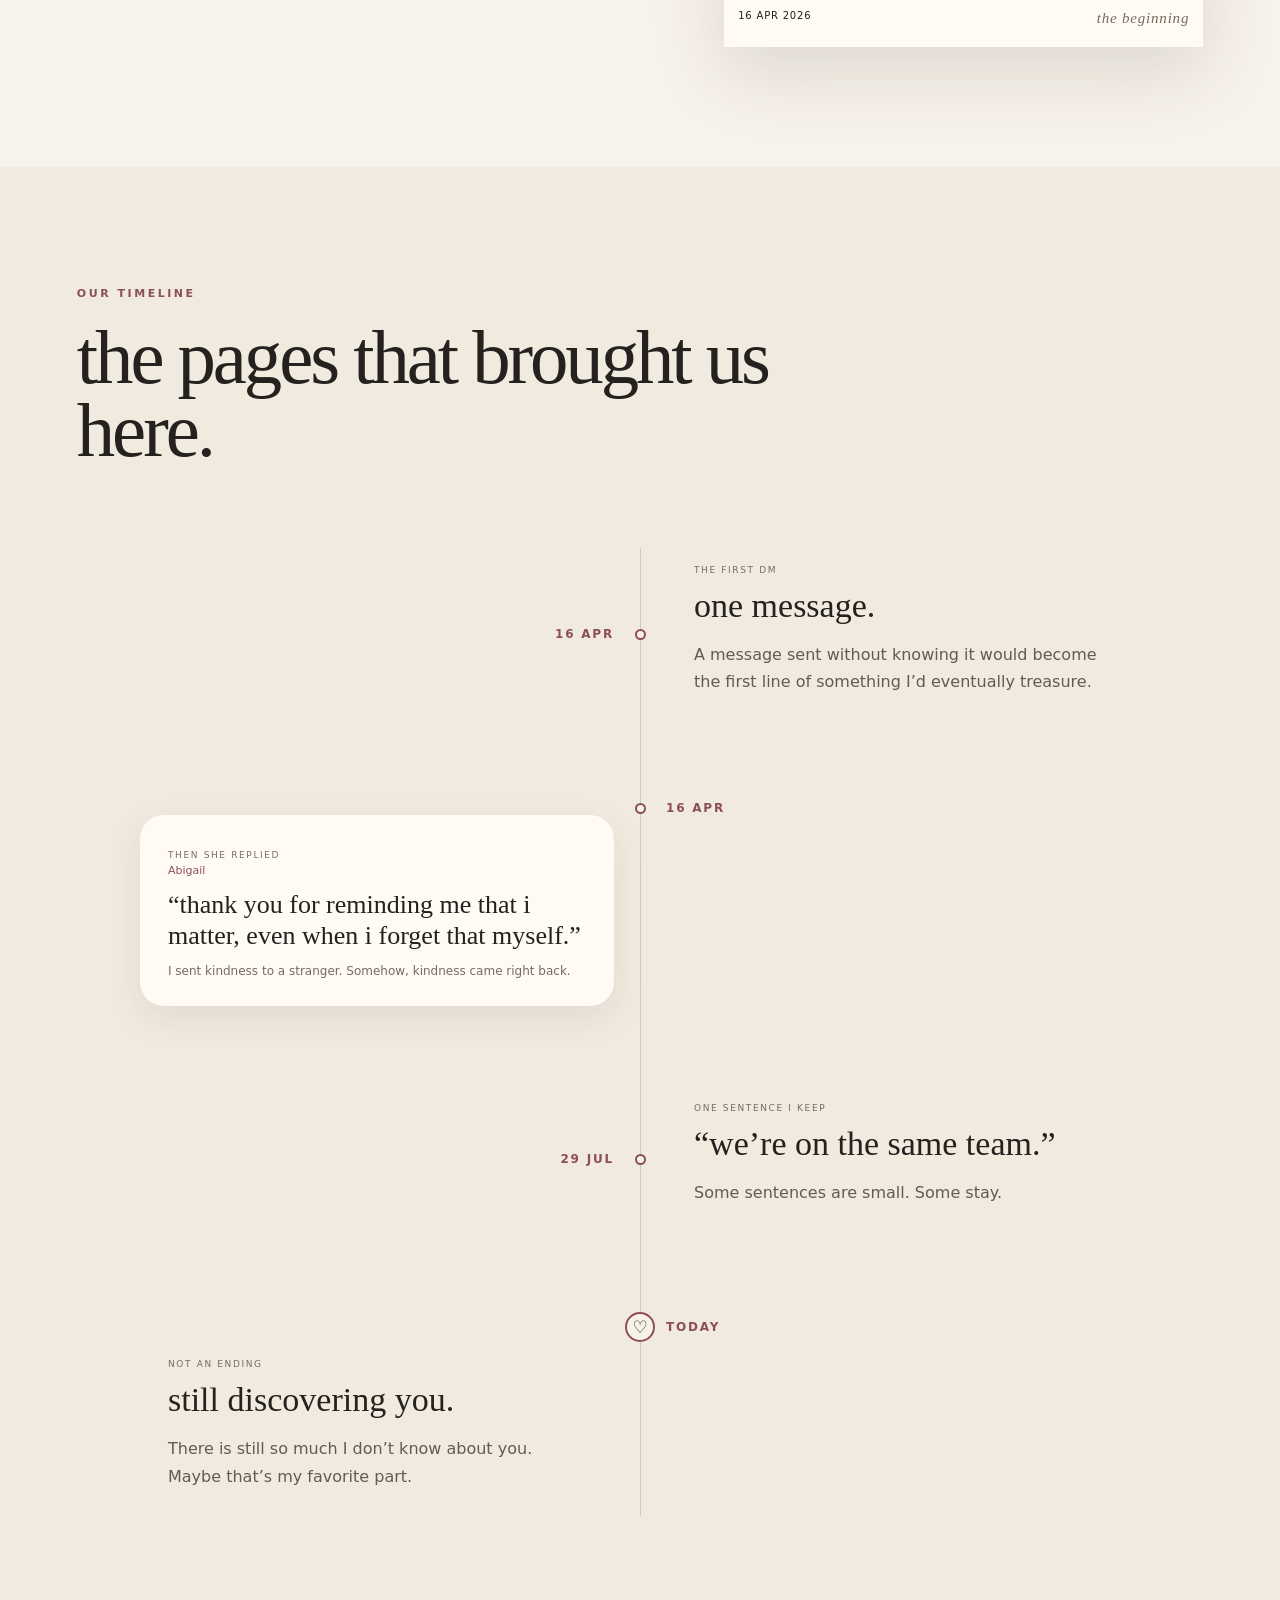
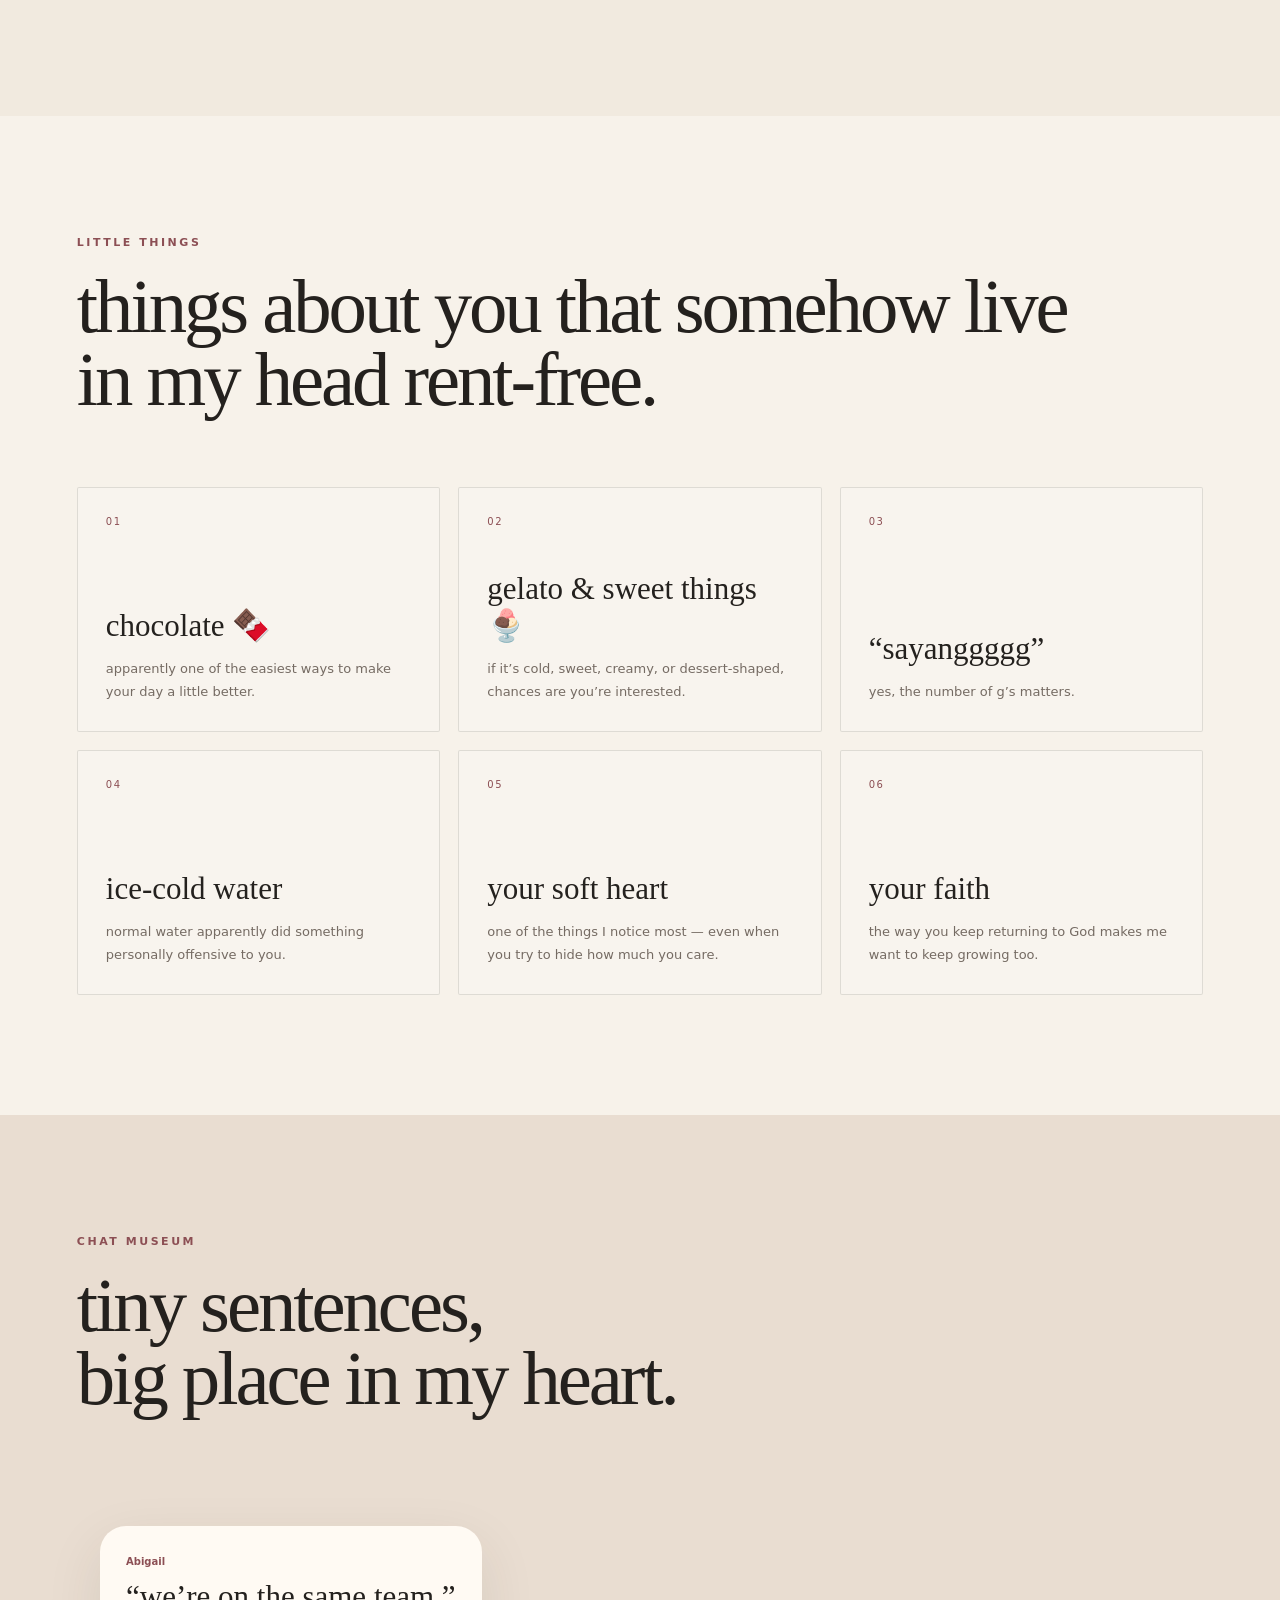
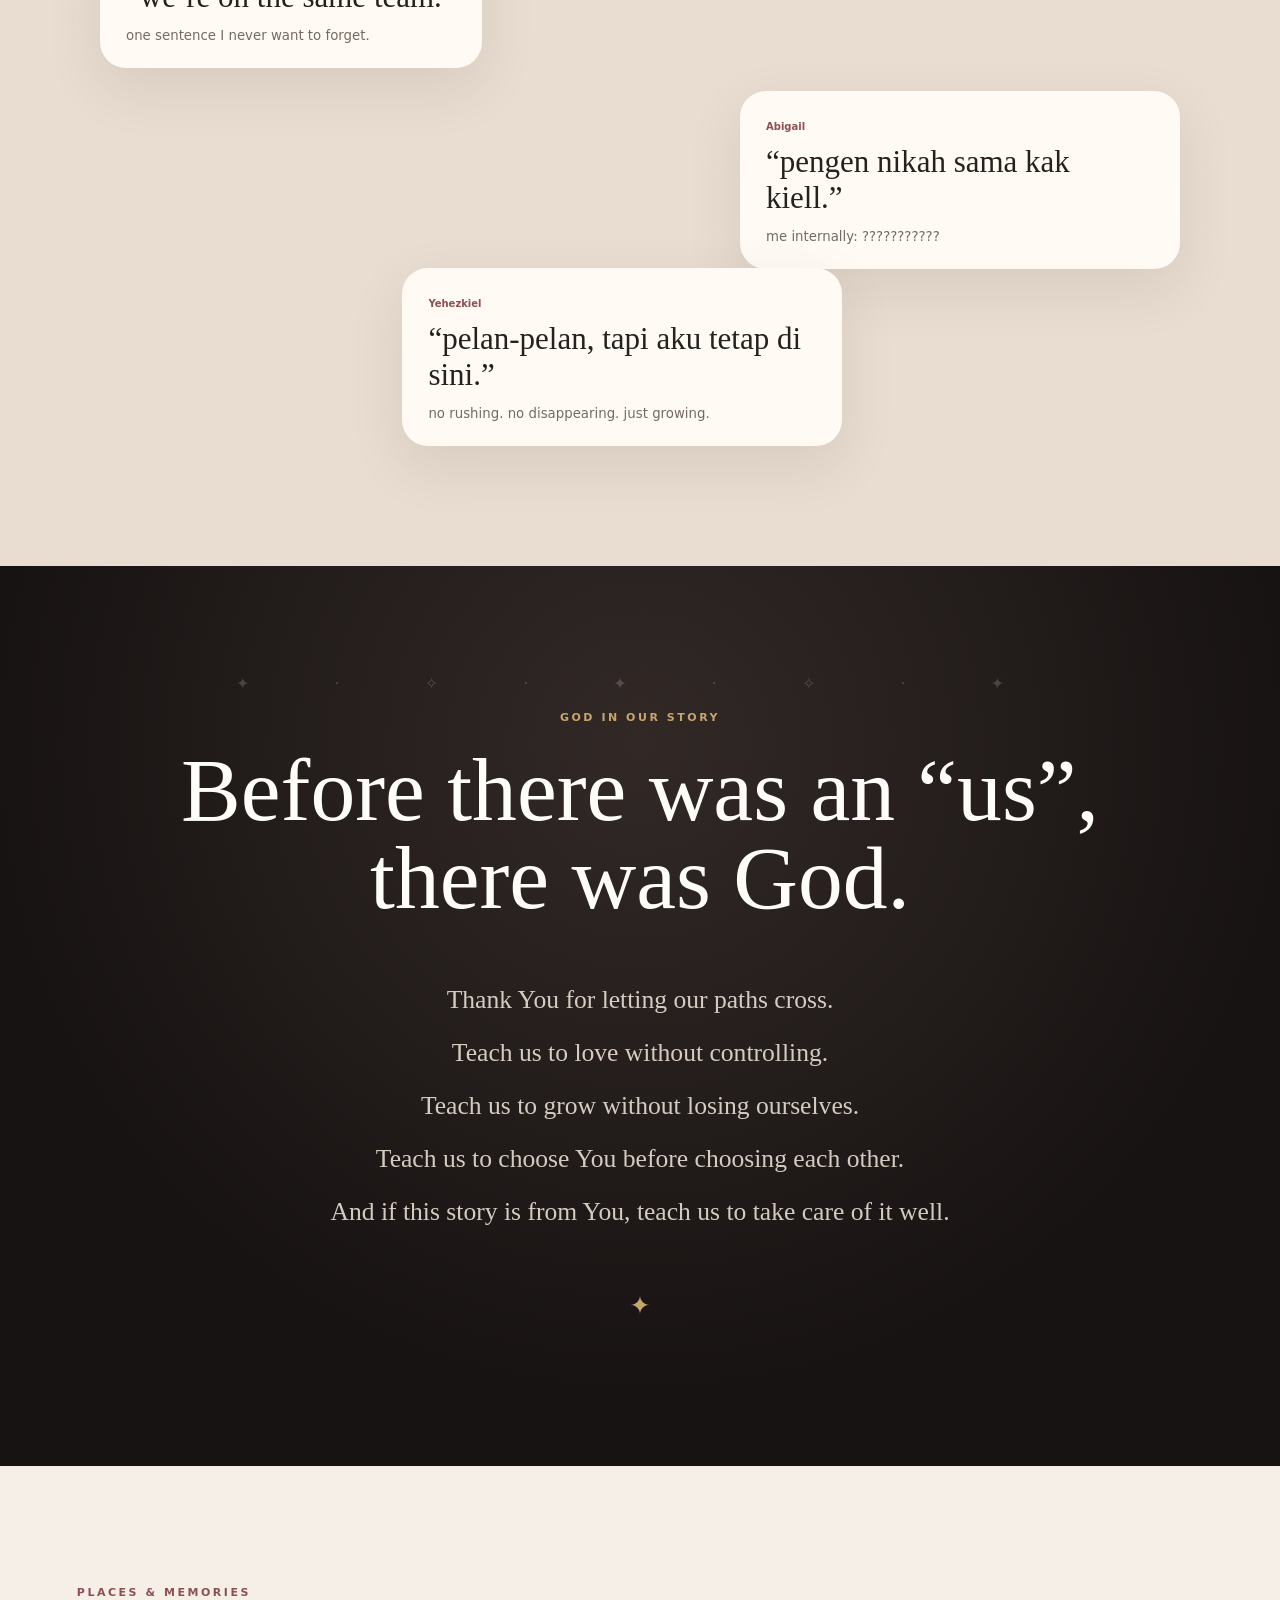
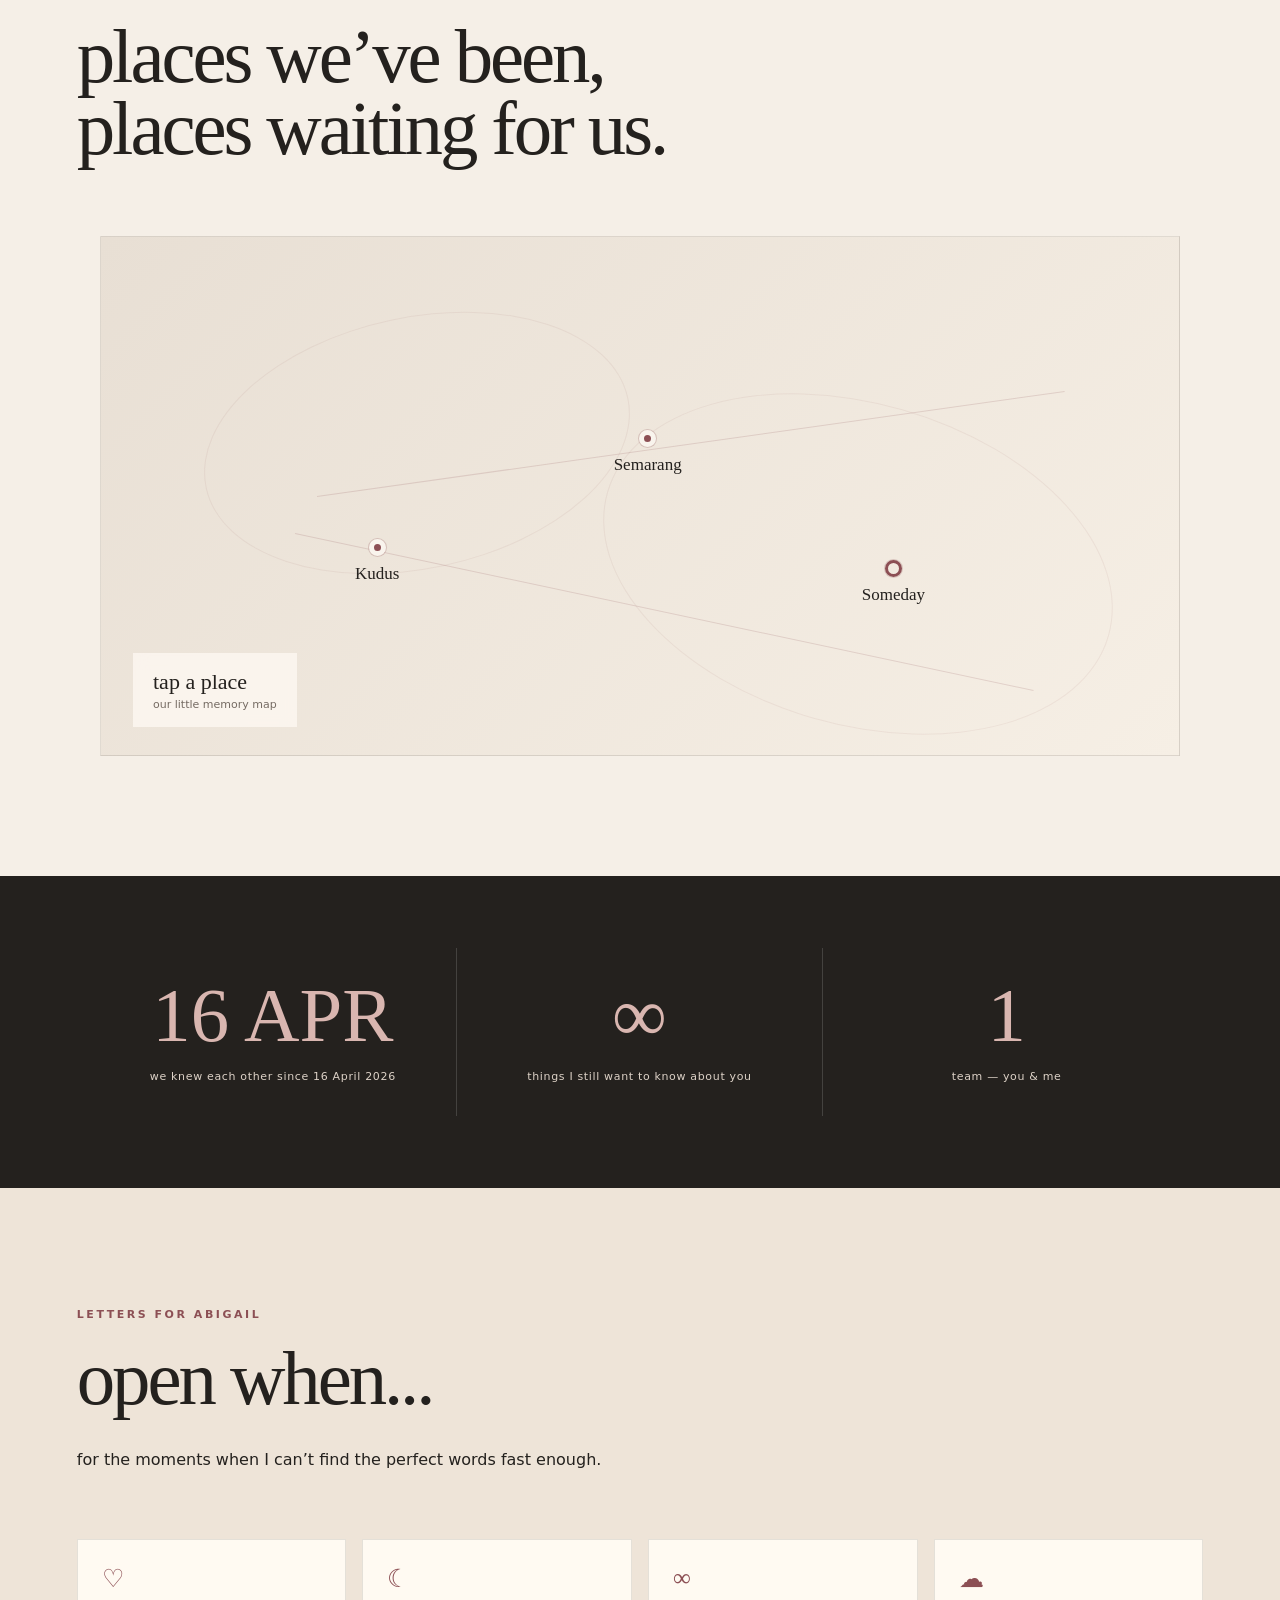
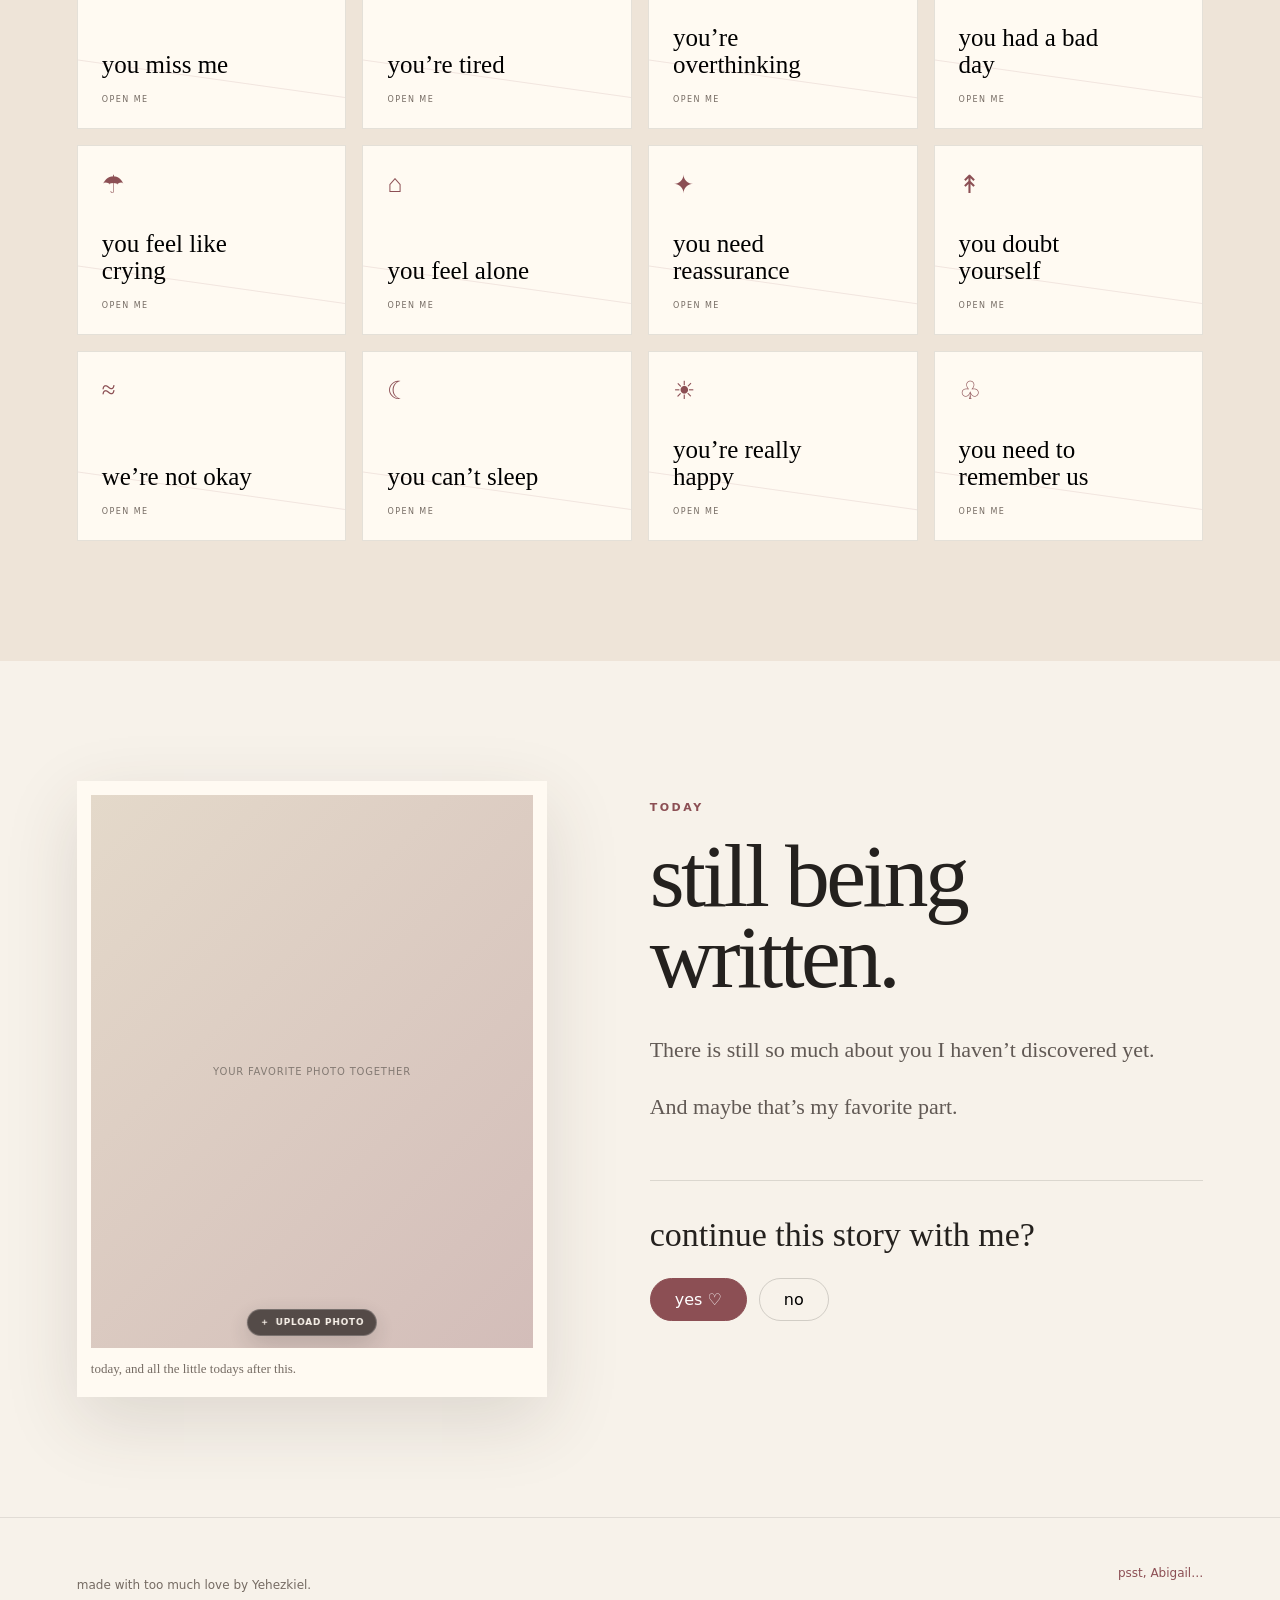
==== commit 0e507905: "upd" ====
--- a/index.html
+++ b/index.html
@@ -1,5 +1,5 @@
 <!DOCTYPE html>
-<html lang="id">
+<html lang="en">
 <head>
   <meta charset="UTF-8" />
   <meta name="viewport" content="width=device-width, initial-scale=1.0" />
@@ -14,52 +14,83 @@
   <header class="site-header" id="siteHeader">
     <a class="brand" href="#top" aria-label="Back to top">Y&A</a>
     <nav class="nav" aria-label="Main navigation">
-      <a href="#journey">journey</a>
-      <a href="#little-things">memories</a>
-      <a href="#letters">letters</a>
-      <a href="#today">us</a>
+      <a href="#journey" data-i18n="navJourney">journey</a>
+      <a href="#little-things" data-i18n="navMemories">memories</a>
+      <a href="#letters" data-i18n="navLetters">letters</a>
+      <a href="#today" data-i18n="navUs">us</a>
     </nav>
-    <button class="music-btn" id="musicBtn" type="button" aria-label="Play our song">♫ <span>our song</span></button>
+    <div class="header-actions">
+      <div class="lang-switch" role="group" aria-label="Language">
+        <button class="lang-btn active" type="button" data-lang="en">EN</button>
+        <span>/</span>
+        <button class="lang-btn" type="button" data-lang="id">ID</button>
+      </div>
+      <button class="music-btn" id="musicBtn" type="button" aria-label="Play our song">♫ <span data-i18n="ourSong">our song</span></button>
+    </div>
   </header>
 
   <main id="top">
     <section class="hero section-pad" aria-labelledby="hero-title">
       <div class="hero-orbit orbit-one" aria-hidden="true"></div>
       <div class="hero-orbit orbit-two" aria-hidden="true"></div>
-      <div class="hero-card photo-card photo-card-a" aria-hidden="true">
-        <div class="photo-placeholder">our photo</div>
-        <span>one of my favorite days</span>
-      </div>
-      <div class="hero-card photo-card photo-card-b" aria-hidden="true">
-        <div class="photo-placeholder">little memory</div>
-        <span>still my favorite person</span>
+
+      <div class="hero-card photo-card photo-card-a photo-frame" data-photo-key="hero-left">
+        <div class="photo-stage compact">
+          <div class="photo-placeholder" data-i18n="ourPhoto">our photo</div>
+          <img alt="Uploaded memory" />
+          <label class="upload-photo mini-upload">
+            <input type="file" accept="image/*" />
+            <span>＋ <b data-i18n="uploadPhoto">upload photo</b></span>
+          </label>
+        </div>
+        <span data-i18n="favoriteDay">one of my favorite days</span>
+      </div>
+
+      <div class="hero-card photo-card photo-card-b photo-frame" data-photo-key="hero-right">
+        <div class="photo-stage compact">
+          <div class="photo-placeholder" data-i18n="littleMemory">little memory</div>
+          <img alt="Uploaded memory" />
+          <label class="upload-photo mini-upload">
+            <input type="file" accept="image/*" />
+            <span>＋ <b data-i18n="uploadPhoto">upload photo</b></span>
+          </label>
+        </div>
+        <span data-i18n="favoritePerson">still my favorite person</span>
       </div>
 
       <div class="hero-copy reveal">
-        <p class="eyebrow">A LITTLE ARCHIVE OF US</p>
+        <p class="eyebrow" data-i18n="heroEyebrow">A LITTLE ARCHIVE OF US</p>
         <h1 id="hero-title">Yehezkiel <span>&</span> Abigail</h1>
-        <p class="hero-subtitle">still being written.</p>
-        <p class="hero-note">I don’t know exactly where this story will take us. I’m just grateful that somehow, our paths crossed.</p>
-        <a class="primary-btn" href="#journey">enter our story <span>→</span></a>
-      </div>
-
-      <div class="scroll-cue" aria-hidden="true"><span>scroll</span><i></i></div>
+        <p class="hero-subtitle" data-i18n="stillWritten">still being written.</p>
+        <p class="hero-note" data-i18n="heroNote">I don’t know exactly where this story will take us. I’m just grateful that somehow, our paths crossed.</p>
+        <a class="primary-btn" href="#journey"><span data-i18n="enterStory">enter our story</span> <span>→</span></a>
+      </div>
+
+      <div class="scroll-cue" aria-hidden="true"><span data-i18n="scroll">scroll</span><i></i></div>
     </section>
 
     <section class="opening section-pad" id="journey">
       <div class="section-number reveal">01</div>
       <div class="split-layout">
         <div class="section-copy reveal">
-          <p class="eyebrow">HOW IT STARTED</p>
-          <h2>some stories<br/>don’t begin loudly.</h2>
-          <p>It started with something simple: a message, a reply, a conversation. Nothing looked extraordinary yet. And somehow, in the middle of ordinary days, you became someone I wanted to know more deeply.</p>
+          <p class="eyebrow" data-i18n="howStarted">HOW IT STARTED</p>
+          <h2 data-i18n-html="openingTitle">some stories<br/>don’t begin loudly.</h2>
+          <p data-i18n="openingBody">It started with one message on April 16, 2026. Back then, I didn’t know where a simple act of kindness would lead. I only knew I wanted you to know that, even from a stranger’s perspective, you mattered more than you thought. Somehow, that little message became the first page of this story.</p>
           <p class="signature">— Yehezkiel</p>
         </div>
-        <div class="memory-frame reveal tilt-right">
-          <div class="frame-photo photo-placeholder large">place your first-photo / chat here</div>
+
+        <div class="memory-frame reveal tilt-right photo-frame" data-photo-key="first-memory">
+          <div class="photo-stage large has-default">
+            <img class="default-image" src="assets/first-dm.jpeg" alt="First DM on 16 April 2026" />
+            <img class="uploaded-image" alt="Uploaded first memory" />
+            <label class="upload-photo">
+              <input type="file" accept="image/*" />
+              <span>＋ <b data-i18n="changePhoto">change photo</b></span>
+            </label>
+          </div>
           <div class="frame-meta">
-            <span>09 JUL 2026</span>
-            <em>the beginning</em>
+            <span>16 APR 2026</span>
+            <em data-i18n="theBeginning">the beginning</em>
           </div>
         </div>
       </div>
@@ -67,29 +98,29 @@
 
     <section class="timeline-section section-pad">
       <div class="section-heading reveal">
-        <p class="eyebrow">OUR TIMELINE</p>
-        <h2>the pages that brought us here.</h2>
+        <p class="eyebrow" data-i18n="timelineEyebrow">OUR TIMELINE</p>
+        <h2 data-i18n="timelineTitle">the pages that brought us here.</h2>
       </div>
 
       <div class="timeline">
         <article class="timeline-item reveal">
-          <div class="timeline-date">09 JUL</div>
+          <div class="timeline-date">16 APR</div>
           <div class="timeline-dot"></div>
           <div class="timeline-content">
-            <small>THE BEGINNING</small>
-            <h3>one message.</h3>
-            <p>Sometimes a story begins before we even realize we are already inside it.</p>
+            <small data-i18n="timelineFirstLabel">THE FIRST DM</small>
+            <h3 data-i18n="timelineFirstTitle">one message.</h3>
+            <p data-i18n="timelineFirstBody">A message sent without knowing it would become the first line of something I’d eventually treasure.</p>
           </div>
         </article>
 
         <article class="timeline-item reverse reveal">
-          <div class="timeline-date">19 JUL</div>
+          <div class="timeline-date">16 APR</div>
           <div class="timeline-dot"></div>
           <div class="timeline-content chat-card">
-            <small>THEN SHE REPLIED</small>
+            <small data-i18n="thenSheReplied">THEN SHE REPLIED</small>
             <p class="chat-name">Abigail</p>
-            <blockquote>“...”</blockquote>
-            <span>replace this with the chat that started everything.</span>
+            <blockquote>“thank you for reminding me that i matter, even when i forget that myself.”</blockquote>
+            <span data-i18n="replyNote">I sent kindness to a stranger. Somehow, kindness came right back.</span>
           </div>
         </article>
 
@@ -97,19 +128,19 @@
           <div class="timeline-date">29 JUL</div>
           <div class="timeline-dot"></div>
           <div class="timeline-content">
-            <small>ONE SENTENCE I KEEP</small>
+            <small data-i18n="oneSentenceKeep">ONE SENTENCE I KEEP</small>
             <h3>“we’re on the same team.”</h3>
-            <p>Some sentences are small. Some stay.</p>
+            <p data-i18n="smallSentences">Some sentences are small. Some stay.</p>
           </div>
         </article>
 
         <article class="timeline-item reverse reveal">
-          <div class="timeline-date">TODAY</div>
+          <div class="timeline-date" data-i18n="todayWord">TODAY</div>
           <div class="timeline-dot heart-dot">♡</div>
           <div class="timeline-content">
-            <small>NOT AN ENDING</small>
-            <h3>still discovering you.</h3>
-            <p>There is still so much I don’t know about you. Maybe that’s my favorite part.</p>
+            <small data-i18n="notEnding">NOT AN ENDING</small>
+            <h3 data-i18n="stillDiscovering">still discovering you.</h3>
+            <p data-i18n="favoritePart">There is still so much I don’t know about you. Maybe that’s my favorite part.</p>
           </div>
         </article>
       </div>
@@ -117,39 +148,39 @@
 
     <section class="little-things section-pad" id="little-things">
       <div class="section-heading wide reveal">
-        <p class="eyebrow">LITTLE THINGS</p>
-        <h2>things about you that somehow live in my head rent-free.</h2>
+        <p class="eyebrow" data-i18n="littleThings">LITTLE THINGS</p>
+        <h2 data-i18n="rentFree">things about you that somehow live in my head rent-free.</h2>
       </div>
       <div class="card-grid">
-        <article class="detail-card reveal"><span>01</span><h3>rain ☁</h3><p>which apparently means I’m applying for the position of your personal weather forecast.</p></article>
-        <article class="detail-card reveal"><span>02</span><h3>pho 🍜</h3><p>important information. possibly life-changing information.</p></article>
-        <article class="detail-card reveal"><span>03</span><h3>“sayanggggg”</h3><p>yes, the number of g’s matters.</p></article>
-        <article class="detail-card reveal"><span>04</span><h3>ice-cold water</h3><p>normal water apparently did something personally offensive to you.</p></article>
-        <article class="detail-card reveal"><span>05</span><h3>your soft heart</h3><p>one of the things I notice most — even when you try to hide how much you care.</p></article>
-        <article class="detail-card reveal"><span>06</span><h3>your faith</h3><p>the way you keep returning to God makes me want to keep growing too.</p></article>
+        <article class="detail-card reveal"><span>01</span><h3 data-i18n="chocolateTitle">chocolate 🍫</h3><p data-i18n="chocolateBody">apparently one of the easiest ways to make your day a little better.</p></article>
+        <article class="detail-card reveal"><span>02</span><h3 data-i18n="gelatoTitle">gelato & sweet things 🍨</h3><p data-i18n="gelatoBody">if it’s cold, sweet, creamy, or dessert-shaped, chances are you’re interested.</p></article>
+        <article class="detail-card reveal"><span>03</span><h3>“sayanggggg”</h3><p data-i18n="sayangBody">yes, the number of g’s matters.</p></article>
+        <article class="detail-card reveal"><span>04</span><h3 data-i18n="coldWaterTitle">ice-cold water</h3><p data-i18n="coldWaterBody">normal water apparently did something personally offensive to you.</p></article>
+        <article class="detail-card reveal"><span>05</span><h3 data-i18n="softHeartTitle">your soft heart</h3><p data-i18n="softHeartBody">one of the things I notice most — even when you try to hide how much you care.</p></article>
+        <article class="detail-card reveal"><span>06</span><h3 data-i18n="faithTitle">your faith</h3><p data-i18n="faithBody">the way you keep returning to God makes me want to keep growing too.</p></article>
       </div>
     </section>
 
     <section class="chat-museum section-pad">
       <div class="section-heading reveal">
-        <p class="eyebrow">CHAT MUSEUM</p>
-        <h2>tiny sentences,<br/>big place in my heart.</h2>
+        <p class="eyebrow" data-i18n="chatMuseum">CHAT MUSEUM</p>
+        <h2 data-i18n-html="chatTitle">tiny sentences,<br/>big place in my heart.</h2>
       </div>
       <div class="messages-wrap">
         <div class="floating-message message-left reveal">
           <span>Abigail</span>
           <p>“we’re on the same team.”</p>
-          <small>one sentence I never want to forget.</small>
+          <small data-i18n="neverForget">one sentence I never want to forget.</small>
         </div>
         <div class="floating-message message-right reveal">
           <span>Abigail</span>
           <p>“pengen nikah sama kak kiell.”</p>
-          <small>me internally: ???????????</small>
+          <small data-i18n="internally">me internally: ???????????</small>
         </div>
         <div class="floating-message message-center reveal">
           <span>Yehezkiel</span>
           <p>“pelan-pelan, tapi aku tetap di sini.”</p>
-          <small>no rushing. no disappearing. just growing.</small>
+          <small data-i18n="noRushing">no rushing. no disappearing. just growing.</small>
         </div>
       </div>
     </section>
@@ -157,14 +188,14 @@
     <section class="faith-section section-pad" id="faith">
       <div class="faith-stars" aria-hidden="true">✦ · ✧ · ✦ · ✧ · ✦</div>
       <div class="faith-inner reveal">
-        <p class="eyebrow">GOD IN OUR STORY</p>
-        <h2>Before there was an “us”,<br/>there was God.</h2>
+        <p class="eyebrow" data-i18n="godStory">GOD IN OUR STORY</p>
+        <h2 data-i18n-html="beforeUs">Before there was an “us”,<br/>there was God.</h2>
         <div class="prayer-lines">
-          <p>Thank You for letting our paths cross.</p>
-          <p>Teach us to love without controlling.</p>
-          <p>Teach us to grow without losing ourselves.</p>
-          <p>Teach us to choose You before choosing each other.</p>
-          <p>And if this story is from You, teach us to take care of it well.</p>
+          <p data-i18n="prayer1">Thank You for letting our paths cross.</p>
+          <p data-i18n="prayer2">Teach us to love without controlling.</p>
+          <p data-i18n="prayer3">Teach us to grow without losing ourselves.</p>
+          <p data-i18n="prayer4">Teach us to choose You before choosing each other.</p>
+          <p data-i18n="prayer5">And if this story is from You, teach us to take care of it well.</p>
         </div>
         <div class="cross-mark">✦</div>
       </div>
@@ -172,55 +203,70 @@
 
     <section class="places-section section-pad">
       <div class="section-heading reveal">
-        <p class="eyebrow">PLACES & MEMORIES</p>
-        <h2>places we’ve been,<br/>places waiting for us.</h2>
+        <p class="eyebrow" data-i18n="placesMemories">PLACES & MEMORIES</p>
+        <h2 data-i18n-html="placesTitle">places we’ve been,<br/>places waiting for us.</h2>
       </div>
       <div class="map-paper reveal">
         <div class="map-line line-a"></div><div class="map-line line-b"></div>
-        <button class="map-pin pin-1" type="button" data-place="Kudus" data-note="home, departures, returns."><i></i><span>Kudus</span></button>
-        <button class="map-pin pin-2" type="button" data-place="Semarang" data-note="a day worth keeping."><i></i><span>Semarang</span></button>
-        <button class="map-pin pin-3 future" type="button" data-place="Somewhere" data-note="someday, with you."><i></i><span>Someday</span></button>
-        <div class="map-caption" id="mapCaption"><strong>tap a place</strong><span>our little memory map</span></div>
+        <button class="map-pin pin-1" type="button" data-place-en="Kudus" data-place-id="Kudus" data-note-en="home, departures, returns." data-note-id="rumah, keberangkatan, dan pulang lagi."><i></i><span>Kudus</span></button>
+        <button class="map-pin pin-2" type="button" data-place-en="Semarang" data-place-id="Semarang" data-note-en="a day worth keeping." data-note-id="hari yang pengen disimpen baik-baik."><i></i><span>Semarang</span></button>
+        <button class="map-pin pin-3 future" type="button" data-place-en="Somewhere" data-place-id="Entah di mana" data-note-en="someday, with you." data-note-id="suatu hari nanti, sama kamu."><i></i><span data-i18n="someday">Someday</span></button>
+        <div class="map-caption" id="mapCaption"><strong data-i18n="tapPlace">tap a place</strong><span data-i18n="memoryMap">our little memory map</span></div>
       </div>
     </section>
 
     <section class="numbers-section section-pad">
       <div class="numbers-grid">
-        <div class="number-item reveal"><strong id="daysCounter">—</strong><span>days since our story started</span></div>
-        <div class="number-item reveal"><strong>∞</strong><span>things I still want to know about you</span></div>
-        <div class="number-item reveal"><strong>1</strong><span>team — you & me</span></div>
+        <div class="number-item reveal"><strong>16 APR</strong><span data-i18n="knewSince">we knew each other since 16 April 2026</span></div>
+        <div class="number-item reveal"><strong>∞</strong><span data-i18n="thingsKnow">things I still want to know about you</span></div>
+        <div class="number-item reveal"><strong>1</strong><span data-i18n="oneTeam">team — you & me</span></div>
       </div>
     </section>
 
     <section class="letters-section section-pad" id="letters">
       <div class="section-heading wide reveal">
-        <p class="eyebrow">LETTERS FOR ABIGAIL</p>
-        <h2>open when...</h2>
-        <p>for the days when I can’t find the perfect words fast enough.</p>
+        <p class="eyebrow" data-i18n="lettersFor">LETTERS FOR ABIGAIL</p>
+        <h2 data-i18n="openWhen">open when...</h2>
+        <p data-i18n="lettersIntro">for the moments when I can’t find the perfect words fast enough.</p>
       </div>
       <div class="letters-grid">
-        <button class="envelope reveal" data-letter="miss" type="button"><span>♡</span><strong>you miss me</strong><small>open me</small></button>
-        <button class="envelope reveal" data-letter="tired" type="button"><span>☾</span><strong>you’re tired</strong><small>open me</small></button>
-        <button class="envelope reveal" data-letter="notokay" type="button"><span>✦</span><strong>we’re not okay</strong><small>open me</small></button>
-        <button class="envelope reveal" data-letter="reassure" type="button"><span>∞</span><strong>you need reassurance</strong><small>open me</small></button>
+        <button class="envelope reveal" data-letter="miss" type="button"><span>♡</span><strong data-i18n="envMiss">you miss me</strong><small data-i18n="openMe">open me</small></button>
+        <button class="envelope reveal" data-letter="tired" type="button"><span>☾</span><strong data-i18n="envTired">you’re tired</strong><small data-i18n="openMe">open me</small></button>
+        <button class="envelope reveal" data-letter="overthink" type="button"><span>∞</span><strong data-i18n="envOverthink">you’re overthinking</strong><small data-i18n="openMe">open me</small></button>
+        <button class="envelope reveal" data-letter="badDay" type="button"><span>☁</span><strong data-i18n="envBadDay">you had a bad day</strong><small data-i18n="openMe">open me</small></button>
+        <button class="envelope reveal" data-letter="cry" type="button"><span>☂</span><strong data-i18n="envCry">you feel like crying</strong><small data-i18n="openMe">open me</small></button>
+        <button class="envelope reveal" data-letter="alone" type="button"><span>⌂</span><strong data-i18n="envAlone">you feel alone</strong><small data-i18n="openMe">open me</small></button>
+        <button class="envelope reveal" data-letter="reassure" type="button"><span>✦</span><strong data-i18n="envReassure">you need reassurance</strong><small data-i18n="openMe">open me</small></button>
+        <button class="envelope reveal" data-letter="doubt" type="button"><span>↟</span><strong data-i18n="envDoubt">you doubt yourself</strong><small data-i18n="openMe">open me</small></button>
+        <button class="envelope reveal" data-letter="notokay" type="button"><span>≈</span><strong data-i18n="envNotOkay">we’re not okay</strong><small data-i18n="openMe">open me</small></button>
+        <button class="envelope reveal" data-letter="cantSleep" type="button"><span>☾</span><strong data-i18n="envSleep">you can’t sleep</strong><small data-i18n="openMe">open me</small></button>
+        <button class="envelope reveal" data-letter="happy" type="button"><span>☀</span><strong data-i18n="envHappy">you’re really happy</strong><small data-i18n="openMe">open me</small></button>
+        <button class="envelope reveal" data-letter="rememberUs" type="button"><span>♧</span><strong data-i18n="envRemember">you need to remember us</strong><small data-i18n="openMe">open me</small></button>
       </div>
     </section>
 
     <section class="today-section section-pad" id="today">
-      <div class="today-photo reveal">
-        <div class="photo-placeholder portrait">your favorite photo together</div>
-        <span>today, and all the little todays after this.</span>
+      <div class="today-photo reveal photo-frame" data-photo-key="today-photo">
+        <div class="photo-stage portrait">
+          <div class="photo-placeholder" data-i18n="favoriteTogether">your favorite photo together</div>
+          <img alt="Uploaded favorite photo together" />
+          <label class="upload-photo">
+            <input type="file" accept="image/*" />
+            <span>＋ <b data-i18n="uploadPhoto">upload photo</b></span>
+          </label>
+        </div>
+        <span data-i18n="littleTodays">today, and all the little todays after this.</span>
       </div>
       <div class="today-copy reveal">
-        <p class="eyebrow">TODAY</p>
-        <h2>Still being written.</h2>
-        <p>There is still so much about you I haven’t discovered yet.</p>
-        <p>And maybe that’s my favorite part.</p>
+        <p class="eyebrow" data-i18n="todayWord">TODAY</p>
+        <h2 data-i18n="stillWritten">Still being written.</h2>
+        <p data-i18n="todayLine1">There is still so much about you I haven’t discovered yet.</p>
+        <p data-i18n="todayLine2">And maybe that’s my favorite part.</p>
         <div class="question-box">
-          <h3>continue this story with me?</h3>
+          <h3 data-i18n="continueStory">continue this story with me?</h3>
           <div class="answer-buttons" id="answerButtons">
-            <button class="yes-btn" id="yesBtn" type="button">yes ♡</button>
-            <button class="no-btn" id="noBtn" type="button">no</button>
+            <button class="yes-btn" id="yesBtn" type="button" data-i18n="yes">yes ♡</button>
+            <button class="no-btn" id="noBtn" type="button" data-i18n="no">no</button>
           </div>
           <p class="answer-message" id="answerMessage" aria-live="polite"></p>
         </div>
@@ -229,17 +275,17 @@
   </main>
 
   <footer>
-    <p>made with too much love by Yehezkiel.</p>
-    <a href="for-abigail-only.html">psst, Abigail…</a>
+    <p data-i18n="madeWithLove">made with too much love by Yehezkiel.</p>
+    <a href="for-abigail-only.html" data-i18n="psst">psst, Abigail…</a>
   </footer>
 
   <div class="letter-modal" id="letterModal" aria-hidden="true" role="dialog" aria-modal="true" aria-labelledby="letterTitle">
     <div class="letter-sheet">
       <button class="close-letter" id="closeLetter" type="button" aria-label="Close letter">×</button>
-      <p class="letter-kicker">FOR ABIGAIL</p>
+      <p class="letter-kicker" data-i18n="forAbigail">FOR ABIGAIL</p>
       <h2 id="letterTitle">Open when...</h2>
       <div id="letterBody"></div>
-      <p class="letter-sign">love,<br/>Yehezkiel</p>
+      <p class="letter-sign"><span data-i18n="loveSign">love,</span><br/>Yehezkiel</p>
     </div>
   </div>
 
--- a/styles.css
+++ b/styles.css
@@ -2,7 +2,22 @@
   --paper:#f7f2ea;--paper-2:#efe7dc;--ink:#24211e;--muted:#756b63;--wine:#8c4f54;--rose:#d9b6b0;--gold:#c6a66b;--dark:#211c1a;--dark-2:#171312;--white:#fffdf8;
   --serif:Georgia,"Times New Roman",serif;--sans:Inter,ui-sans-serif,system-ui,-apple-system,BlinkMacSystemFont,"Segoe UI",sans-serif;
 }
-*{box-sizing:border-box}html{scroll-behavior:smooth}body{margin:0;background:var(--paper);color:var(--ink);font-family:var(--sans);overflow-x:hidden}button,a{font:inherit}a{color:inherit;text-decoration:none}.noise{position:fixed;inset:0;pointer-events:none;z-index:9999;opacity:.045;background-image:url("data:image/svg+xml,%3Csvg viewBox='0 0 220 220' xmlns='http://www.w3.org/2000/svg'%3E%3Cfilter id='n'%3E%3CfeTurbulence type='fractalNoise' baseFrequency='.9' numOctaves='4' stitchTiles='stitch'/%3E%3C/filter%3E%3Crect width='100%25' height='100%25' filter='url(%23n)' opacity='.55'/%3E%3C/svg%3E")}.section-pad{padding:120px clamp(24px,6vw,96px)}.site-header{position:fixed;z-index:100;top:0;left:0;right:0;display:flex;align-items:center;justify-content:space-between;padding:18px clamp(22px,5vw,72px);transition:.35s ease}.site-header.scrolled{background:rgba(247,242,234,.78);backdrop-filter:blur(16px);border-bottom:1px solid rgba(36,33,30,.08)}.brand{font-family:var(--serif);font-size:22px;font-weight:700;letter-spacing:.03em}.nav{display:flex;gap:28px;font-size:13px;color:#514a45}.nav a{position:relative}.nav a:after{content:"";position:absolute;left:0;right:100%;bottom:-5px;height:1px;background:var(--wine);transition:.25s}.nav a:hover:after{right:0}.music-btn{border:1px solid rgba(36,33,30,.15);background:rgba(255,255,255,.35);padding:9px 13px;border-radius:999px;cursor:pointer;color:var(--ink)}.music-btn.playing{background:var(--ink);color:var(--paper)}.hero{min-height:100vh;display:grid;place-items:center;position:relative;isolation:isolate;overflow:hidden}.hero-copy{max-width:800px;text-align:center;z-index:5}.eyebrow{font-size:11px;letter-spacing:.23em;font-weight:700;color:var(--wine);margin:0 0 22px}.hero h1,.section-heading h2,.section-copy h2,.faith-inner h2,.today-copy h2{font-family:var(--serif);font-weight:400}.hero h1{font-size:clamp(58px,9vw,126px);line-height:.86;margin:0;letter-spacing:-.055em}.hero h1 span{font-style:italic;color:var(--wine);font-weight:400}.hero-subtitle{font-family:var(--serif);font-size:clamp(24px,3vw,40px);font-style:italic;color:var(--muted);margin:20px 0}.hero-note{max-width:560px;margin:28px auto 34px;line-height:1.8;color:#615954;font-size:15px}.primary-btn{display:inline-flex;align-items:center;gap:20px;border:1px solid rgba(36,33,30,.2);padding:14px 20px;border-radius:999px;background:rgba(255,255,255,.35);transition:.25s}.primary-btn:hover{transform:translateY(-2px);background:var(--ink);color:var(--paper)}.hero-orbit{position:absolute;border:1px solid rgba(140,79,84,.12);border-radius:50%;z-index:-1}.orbit-one{width:58vw;height:58vw;max-width:860px;max-height:860px}.orbit-two{width:35vw;height:35vw;max-width:530px;max-height:530px}.hero-card{position:absolute;width:180px;background:#fffaf2;padding:10px 10px 14px;box-shadow:0 18px 50px rgba(73,58,50,.12);font-family:var(--serif);font-size:12px;color:#665d57}.photo-card-a{left:7vw;top:23%;transform:rotate(-7deg)}.photo-card-b{right:7vw;bottom:18%;transform:rotate(6deg)}.photo-placeholder{display:grid;place-items:center;background:linear-gradient(135deg,#e4d9ca,#d3bdb9);color:rgba(36,33,30,.48);text-align:center;text-transform:uppercase;letter-spacing:.08em;font-size:10px}.hero-card .photo-placeholder{aspect-ratio:4/5;margin-bottom:10px}.scroll-cue{position:absolute;bottom:26px;display:flex;flex-direction:column;align-items:center;gap:8px;font-size:9px;text-transform:uppercase;letter-spacing:.25em;color:var(--muted)}.scroll-cue i{display:block;width:1px;height:38px;background:linear-gradient(var(--muted),transparent)}.opening{position:relative}.section-number{font-family:var(--serif);font-size:120px;color:rgba(140,79,84,.1);position:absolute;top:70px;left:6vw}.split-layout{display:grid;grid-template-columns:1fr .9fr;gap:9vw;align-items:center;max-width:1200px;margin:auto}.section-copy h2,.section-heading h2{font-size:clamp(48px,6vw,84px);line-height:.95;letter-spacing:-.04em;margin:0 0 34px}.section-copy>p:not(.eyebrow):not(.signature){max-width:580px;line-height:1.9;color:#615954}.signature{font-family:var(--serif);font-style:italic;font-size:20px;color:var(--wine);margin-top:28px}.memory-frame{background:#fffaf2;padding:14px 14px 20px;box-shadow:0 24px 70px rgba(63,49,42,.14)}.tilt-right{transform:rotate(2.2deg)}.frame-photo.large{aspect-ratio:4/5}.frame-meta{display:flex;justify-content:space-between;gap:20px;margin-top:12px;font-size:10px;letter-spacing:.08em}.frame-meta em{font-family:var(--serif);font-size:15px;color:var(--muted)}.section-heading{max-width:820px;margin-bottom:70px}.section-heading.wide{max-width:1050px}.timeline-section{background:#f1eadf}.timeline{max-width:1000px;margin:auto;position:relative}.timeline:before{content:"";position:absolute;left:50%;top:0;bottom:0;width:1px;background:rgba(36,33,30,.16)}.timeline-item{display:grid;grid-template-columns:1fr 52px 1fr;align-items:center;margin:80px 0}.timeline-item.reverse .timeline-content{grid-column:1}.timeline-item.reverse .timeline-date{grid-column:3;grid-row:1;text-align:left}.timeline-date{text-align:right;font-size:12px;letter-spacing:.15em;color:var(--wine);font-weight:700}.timeline-dot{width:11px;height:11px;border:2px solid var(--wine);border-radius:50%;background:var(--paper);justify-self:center;grid-column:2}.heart-dot{width:30px;height:30px;display:grid;place-items:center;border-radius:50%;font-size:17px}.timeline-content{grid-column:3;padding:10px 28px}.timeline-content small{font-size:9px;letter-spacing:.18em;color:var(--muted)}.timeline-content h3{font-family:var(--serif);font-size:34px;font-weight:400;margin:10px 0}.timeline-content p{line-height:1.7;color:#625b55}.chat-card{background:#fffaf4;border-radius:24px;padding:28px;box-shadow:0 12px 35px rgba(52,41,35,.08)}.chat-card .chat-name{font-size:11px;margin:0 0 8px;color:var(--wine)}.chat-card blockquote{margin:0;font-family:var(--serif);font-size:29px}.chat-card span{display:block;margin-top:12px;color:var(--muted);font-size:12px}.little-things{background:var(--paper)}.card-grid{display:grid;grid-template-columns:repeat(3,1fr);gap:18px;max-width:1180px;margin:auto}.detail-card{min-height:245px;border:1px solid rgba(36,33,30,.12);border-radius:2px;padding:28px;display:flex;flex-direction:column;transition:.3s ease;background:rgba(255,255,255,.2)}.detail-card:nth-child(2n){transform:rotate(.8deg)}.detail-card:nth-child(3n){transform:rotate(-.8deg)}.detail-card:hover{transform:translateY(-8px) rotate(-1deg);background:#fffaf2;box-shadow:0 18px 42px rgba(72,58,51,.1)}.detail-card span{font-size:10px;letter-spacing:.15em;color:var(--wine)}.detail-card h3{font-family:var(--serif);font-size:31px;font-weight:400;margin:auto 0 14px}.detail-card p{font-size:13px;line-height:1.7;color:var(--muted);margin:0}.chat-museum{background:#e9ddd1}.messages-wrap{min-height:560px;position:relative;max-width:1080px;margin:auto}.floating-message{position:absolute;background:#fffaf3;border-radius:26px;padding:24px 26px;box-shadow:0 20px 55px rgba(60,48,42,.1);max-width:440px}.floating-message span{font-size:10px;color:var(--wine);font-weight:700}.floating-message p{font-family:var(--serif);font-size:31px;margin:10px 0}.floating-message small{color:var(--muted)}.message-left{left:0;top:40px;transform:rotate(-2deg)}.message-right{right:0;top:205px;transform:rotate(2.5deg)}.message-center{left:28%;bottom:0;transform:rotate(-.6deg)}.faith-section{min-height:100vh;background:radial-gradient(circle at 50% 20%,#322927,var(--dark-2) 68%);color:var(--white);display:grid;place-items:center;position:relative;overflow:hidden}.faith-stars{position:absolute;top:12%;left:50%;transform:translateX(-50%);letter-spacing:2.5em;color:rgba(255,255,255,.18);white-space:nowrap}.faith-inner{text-align:center;max-width:970px}.faith-inner .eyebrow{color:var(--gold)}.faith-inner h2{font-size:clamp(50px,7vw,96px);line-height:.98;margin:0 0 64px}.prayer-lines{display:grid;gap:23px;font-family:var(--serif);font-size:clamp(19px,2vw,28px);color:#e8ded3}.prayer-lines p{margin:0;opacity:.9}.cross-mark{margin-top:64px;color:var(--gold);font-size:25px}.places-section{background:#f5efe7}.map-paper{position:relative;max-width:1080px;height:520px;margin:auto;background:linear-gradient(135deg,#e8dfd4,#f6efe5);border:1px solid rgba(36,33,30,.1);overflow:hidden}.map-paper:before,.map-paper:after{content:"";position:absolute;border:1px solid rgba(140,79,84,.08);border-radius:50%}.map-paper:before{width:430px;height:250px;left:100px;top:80px;transform:rotate(-12deg)}.map-paper:after{width:520px;height:320px;right:60px;bottom:30px;transform:rotate(16deg)}.map-line{position:absolute;width:70%;height:1px;background:rgba(140,79,84,.18);transform-origin:left center}.line-a{left:20%;top:50%;transform:rotate(-8deg)}.line-b{left:18%;top:57%;transform:rotate(12deg)}.map-pin{position:absolute;border:0;background:transparent;cursor:pointer;display:flex;flex-direction:column;align-items:center;gap:8px;z-index:3;color:var(--ink)}.map-pin i{width:17px;height:17px;background:var(--wine);border:5px solid #f9f4ed;border-radius:50%;box-shadow:0 0 0 1px rgba(140,79,84,.25)}.map-pin span{font-family:var(--serif);font-size:17px}.map-pin.future i{background:transparent;border:3px solid var(--wine)}.pin-1{left:23%;top:58%}.pin-2{left:47%;top:37%}.pin-3{right:23%;top:62%}.map-caption{position:absolute;left:32px;bottom:28px;background:rgba(255,250,244,.72);padding:16px 20px;backdrop-filter:blur(7px);z-index:4;display:flex;flex-direction:column}.map-caption strong{font-family:var(--serif);font-size:22px;font-weight:400}.map-caption span{font-size:11px;color:var(--muted);margin-top:3px}.numbers-section{padding-top:70px;padding-bottom:70px;background:var(--ink);color:var(--paper)}.numbers-grid{display:grid;grid-template-columns:repeat(3,1fr);max-width:1100px;margin:auto}.number-item{text-align:center;padding:28px;border-right:1px solid rgba(255,255,255,.15)}.number-item:last-child{border-right:0}.number-item strong{font-family:var(--serif);font-size:clamp(64px,8vw,110px);font-weight:400;display:block}.number-item span{color:#c9beb2;font-size:12px}.letters-section{background:#f7f2ea}.letters-grid{display:grid;grid-template-columns:repeat(4,1fr);gap:18px;max-width:1180px;margin:auto}.envelope{min-height:260px;border:1px solid rgba(36,33,30,.12);background:#efe4d8;cursor:pointer;display:flex;flex-direction:column;align-items:center;justify-content:center;position:relative;transition:.3s;overflow:hidden}.envelope:before,.envelope:after{content:"";position:absolute;inset:auto -20% -58% -20%;height:100%;background:#e5d6c8;transform:rotate(22deg);border-top:1px solid rgba(36,33,30,.08)}.envelope:after{transform:rotate(-22deg)}.envelope>*{z-index:2}.envelope span{font-family:var(--serif);font-size:31px;color:var(--wine)}.envelope strong{font-family:var(--serif);font-size:24px;font-weight:400;margin:18px 0 5px}.envelope small{letter-spacing:.14em;text-transform:uppercase;color:var(--muted)}.envelope:hover{transform:translateY(-7px) rotate(-1deg);box-shadow:0 18px 50px rgba(54,43,37,.12)}.today-section{display:grid;grid-template-columns:.85fr 1fr;gap:8vw;align-items:center;max-width:1320px;margin:auto}.today-photo{background:#fffaf3;padding:12px 12px 18px;box-shadow:0 25px 60px rgba(58,45,38,.12);transform:rotate(-2deg);font-family:var(--serif);color:var(--muted);font-size:13px}.photo-placeholder.portrait{aspect-ratio:4/5;margin-bottom:13px}.today-copy h2{font-size:clamp(58px,7vw,96px);letter-spacing:-.045em;margin:0 0 28px}.today-copy>p{font-family:var(--serif);font-size:21px;color:var(--muted);line-height:1.55}.question-box{margin-top:55px;border-top:1px solid rgba(36,33,30,.12);padding-top:30px}.question-box h3{font-family:var(--serif);font-size:30px;font-weight:400}.answer-buttons{display:flex;gap:12px;min-height:54px;align-items:center}.yes-btn,.no-btn{border-radius:999px;padding:13px 24px;cursor:pointer;transition:.2s}.yes-btn{border:0;background:var(--ink);color:var(--paper)}.yes-btn:hover{transform:translateY(-2px)}.no-btn{border:1px solid rgba(36,33,30,.18);background:transparent;position:relative}.answer-message{min-height:30px!important;font-family:var(--sans)!important;font-size:13px!important;color:var(--wine)!important;font-weight:700}.letter-modal{position:fixed;inset:0;z-index:1000;background:rgba(24,20,18,.76);display:grid;place-items:center;padding:24px;opacity:0;pointer-events:none;transition:.25s}.letter-modal.open{opacity:1;pointer-events:auto}.letter-sheet{background:#fffaf1;width:min(760px,100%);max-height:88vh;overflow:auto;padding:clamp(34px,7vw,72px);position:relative;box-shadow:0 30px 100px rgba(0,0,0,.35)}.close-letter{position:absolute;right:22px;top:16px;background:transparent;border:0;font-size:28px;cursor:pointer}.letter-kicker{font-size:10px;letter-spacing:.22em;color:var(--wine)}.letter-sheet h2{font-family:var(--serif);font-size:45px;font-weight:400;margin:15px 0 34px}.letter-sheet #letterBody{font-family:var(--serif);font-size:20px;line-height:1.75;color:#5b524c}.letter-sign{font-family:var(--serif);font-style:italic;font-size:24px;color:var(--wine);margin-top:38px}footer{padding:48px clamp(24px,6vw,96px);display:flex;justify-content:space-between;gap:20px;border-top:1px solid rgba(36,33,30,.1);font-size:12px;color:var(--muted)}footer a{color:var(--wine)}.reveal{opacity:0;transform:translateY(26px);transition:opacity .8s ease,transform .8s ease}.reveal.visible{opacity:1;transform:translateY(0)}
+*{box-sizing:border-box}html{scroll-behavior:smooth}body{margin:0;background:var(--paper);color:var(--ink);font-family:var(--sans);overflow-x:hidden}button,a{font:inherit}a{color:inherit;text-decoration:none}.noise{position:fixed;inset:0;pointer-events:none;z-index:9999;opacity:.045;background-image:url("data:image/svg+xml,%3Csvg viewBox='0 0 220 220' xmlns='http://www.w3.org/2000/svg'%3E%3Cfilter id='n'%3E%3CfeTurbulence type='fractalNoise' baseFrequency='.9' numOctaves='4' stitchTiles='stitch'/%3E%3C/filter%3E%3Crect width='100%25' height='100%25' filter='url(%23n)' opacity='.55'/%3E%3C/svg%3E")}.section-pad{padding:120px clamp(24px,6vw,96px)}
+.site-header{position:fixed;z-index:100;top:0;left:0;right:0;display:flex;align-items:center;justify-content:space-between;padding:16px clamp(22px,5vw,72px);transition:.35s ease}.site-header.scrolled{background:rgba(247,242,234,.83);backdrop-filter:blur(16px);border-bottom:1px solid rgba(36,33,30,.08)}.brand{font-family:var(--serif);font-size:22px;font-weight:700;letter-spacing:.03em}.nav{display:flex;gap:28px;font-size:13px;color:#514a45}.nav a{position:relative}.nav a:after{content:"";position:absolute;left:0;right:100%;bottom:-5px;height:1px;background:var(--wine);transition:.25s}.nav a:hover:after{right:0}.header-actions{display:flex;align-items:center;gap:10px}.lang-switch{display:flex;align-items:center;gap:5px;border:1px solid rgba(36,33,30,.13);border-radius:999px;padding:4px 7px;background:rgba(255,255,255,.28)}.lang-switch span{font-size:10px;color:rgba(36,33,30,.3)}.lang-btn{border:0;background:transparent;color:var(--muted);font-size:10px;font-weight:800;letter-spacing:.1em;padding:5px 6px;border-radius:999px;cursor:pointer}.lang-btn.active{background:var(--ink);color:var(--paper)}.music-btn{border:1px solid rgba(36,33,30,.15);background:rgba(255,255,255,.35);padding:9px 13px;border-radius:999px;cursor:pointer;color:var(--ink)}.music-btn.playing{background:var(--ink);color:var(--paper)}
+.hero{min-height:100vh;display:grid;place-items:center;position:relative;isolation:isolate;overflow:hidden}.hero-copy{max-width:800px;text-align:center;z-index:5}.eyebrow{font-size:11px;letter-spacing:.23em;font-weight:700;color:var(--wine);margin:0 0 22px}.hero h1,.section-heading h2,.section-copy h2,.faith-inner h2,.today-copy h2{font-family:var(--serif);font-weight:400}.hero h1{font-size:clamp(58px,9vw,126px);line-height:.86;margin:0;letter-spacing:-.055em}.hero h1 span{font-style:italic;color:var(--wine);font-weight:400}.hero-subtitle{font-family:var(--serif);font-size:clamp(24px,3vw,40px);font-style:italic;color:var(--muted);margin:20px 0}.hero-note{max-width:560px;margin:28px auto 34px;line-height:1.8;color:#615954;font-size:15px}.primary-btn{display:inline-flex;align-items:center;gap:20px;border:1px solid rgba(36,33,30,.2);padding:14px 20px;border-radius:999px;background:rgba(255,255,255,.35);transition:.25s}.primary-btn:hover{transform:translateY(-2px);background:var(--ink);color:var(--paper)}.hero-orbit{position:absolute;border:1px solid rgba(140,79,84,.12);border-radius:50%;z-index:-1}.orbit-one{width:58vw;height:58vw;max-width:860px;max-height:860px}.orbit-two{width:35vw;height:35vw;max-width:530px;max-height:530px}.hero-card{position:absolute;width:180px;background:#fffaf2;padding:10px 10px 14px;box-shadow:0 18px 50px rgba(73,58,50,.12);font-family:var(--serif);font-size:12px;color:#665d57}.photo-card-a{left:7vw;top:23%;transform:rotate(-7deg)}.photo-card-b{right:7vw;bottom:18%;transform:rotate(6deg)}.hero-card>.photo-stage{margin-bottom:10px}.scroll-cue{position:absolute;bottom:26px;display:flex;flex-direction:column;align-items:center;gap:8px;font-size:9px;text-transform:uppercase;letter-spacing:.25em;color:var(--muted)}.scroll-cue i{display:block;width:1px;height:38px;background:linear-gradient(var(--muted),transparent)}
+.photo-stage{position:relative;overflow:hidden;background:linear-gradient(135deg,#e4d9ca,#d3bdb9);isolation:isolate}.photo-stage.compact{aspect-ratio:4/5}.photo-stage.large{aspect-ratio:4/5;background:#eee5db}.photo-stage.portrait{aspect-ratio:4/5}.photo-stage img{position:absolute;inset:0;width:100%;height:100%;object-fit:cover;display:none;z-index:1}.photo-stage.has-default .default-image{display:block;object-fit:contain;background:#fff}.photo-stage.has-upload .uploaded-image,.photo-stage.has-upload>img:not(.default-image){display:block}.photo-stage.has-upload .default-image{display:none}.photo-placeholder{position:absolute;inset:0;display:grid;place-items:center;color:rgba(36,33,30,.48);text-align:center;text-transform:uppercase;letter-spacing:.08em;font-size:10px;padding:20px}.photo-stage.has-upload .photo-placeholder{display:none}.upload-photo{position:absolute;z-index:4;left:50%;bottom:12px;transform:translateX(-50%);white-space:nowrap;cursor:pointer;opacity:.88;transition:.2s}.upload-photo:hover{opacity:1;transform:translateX(-50%) translateY(-2px)}.upload-photo input{position:absolute;width:1px;height:1px;opacity:0;pointer-events:none}.upload-photo span{display:inline-flex;align-items:center;gap:6px;background:rgba(33,28,26,.82);color:#fffaf2;border:1px solid rgba(255,255,255,.22);box-shadow:0 8px 24px rgba(0,0,0,.18);padding:8px 12px;border-radius:999px;font:600 9px/1 var(--sans);letter-spacing:.08em;text-transform:uppercase;backdrop-filter:blur(7px)}.mini-upload span{font-size:7px;padding:7px 8px}.mini-upload{bottom:7px}.photo-stage:not(:hover) .mini-upload{opacity:.62}
+.opening{position:relative}.section-number{font-family:var(--serif);font-size:120px;color:rgba(140,79,84,.1);position:absolute;top:70px;left:6vw}.split-layout{display:grid;grid-template-columns:1fr .9fr;gap:9vw;align-items:center;max-width:1200px;margin:auto}.section-copy h2,.section-heading h2{font-size:clamp(48px,6vw,84px);line-height:.95;letter-spacing:-.04em;margin:0 0 34px}.section-copy>p:not(.eyebrow):not(.signature){max-width:580px;line-height:1.9;color:#615954}.signature{font-family:var(--serif);font-style:italic;font-size:20px;color:var(--wine);margin-top:28px}.memory-frame{background:#fffaf2;padding:14px 14px 20px;box-shadow:0 24px 70px rgba(63,49,42,.14)}.tilt-right{transform:rotate(2.2deg)}.frame-meta{display:flex;justify-content:space-between;gap:20px;margin-top:12px;font-size:10px;letter-spacing:.08em}.frame-meta em{font-family:var(--serif);font-size:15px;color:var(--muted)}.section-heading{max-width:820px;margin-bottom:70px}.section-heading.wide{max-width:1050px}
+.timeline-section{background:#f1eadf}.timeline{max-width:1000px;margin:auto;position:relative}.timeline:before{content:"";position:absolute;left:50%;top:0;bottom:0;width:1px;background:rgba(36,33,30,.16)}.timeline-item{display:grid;grid-template-columns:1fr 52px 1fr;align-items:center;margin:80px 0}.timeline-item.reverse .timeline-content{grid-column:1}.timeline-item.reverse .timeline-date{grid-column:3;grid-row:1;text-align:left}.timeline-date{text-align:right;font-size:12px;letter-spacing:.15em;color:var(--wine);font-weight:700}.timeline-dot{width:11px;height:11px;border:2px solid var(--wine);border-radius:50%;background:var(--paper);justify-self:center;grid-column:2}.heart-dot{width:30px;height:30px;display:grid;place-items:center;border-radius:50%;font-size:17px}.timeline-content{grid-column:3;padding:10px 28px}.timeline-content small{font-size:9px;letter-spacing:.18em;color:var(--muted)}.timeline-content h3{font-family:var(--serif);font-size:34px;font-weight:400;margin:10px 0}.timeline-content p{line-height:1.7;color:#625b55}.chat-card{background:#fffaf4;border-radius:24px;padding:28px;box-shadow:0 12px 35px rgba(52,41,35,.08)}.chat-card .chat-name{font-size:11px;margin:0 0 8px;color:var(--wine)}.chat-card blockquote{margin:0;font-family:var(--serif);font-size:26px;line-height:1.22}.chat-card span{display:block;margin-top:12px;color:var(--muted);font-size:12px}
+.little-things{background:var(--paper)}.card-grid{display:grid;grid-template-columns:repeat(3,1fr);gap:18px;max-width:1180px;margin:auto}.detail-card{min-height:245px;border:1px solid rgba(36,33,30,.12);border-radius:2px;padding:28px;display:flex;flex-direction:column;transition:.3s ease;background:rgba(255,255,255,.2)}.detail-card:nth-child(2n){transform:rotate(.8deg)}.detail-card:nth-child(3n){transform:rotate(-.8deg)}.detail-card:hover{transform:translateY(-8px) rotate(-1deg);background:#fffaf2;box-shadow:0 18px 42px rgba(72,58,51,.1)}.detail-card span{font-size:10px;letter-spacing:.15em;color:var(--wine)}.detail-card h3{font-family:var(--serif);font-size:31px;font-weight:400;margin:auto 0 14px}.detail-card p{font-size:13px;line-height:1.7;color:var(--muted);margin:0}
+.chat-museum{background:#e9ddd1}.messages-wrap{min-height:560px;position:relative;max-width:1080px;margin:auto}.floating-message{position:absolute;background:#fffaf3;border-radius:26px;padding:24px 26px;box-shadow:0 20px 55px rgba(60,48,42,.1);max-width:440px}.floating-message span{font-size:10px;color:var(--wine);font-weight:700}.floating-message p{font-family:var(--serif);font-size:31px;margin:10px 0}.floating-message small{color:var(--muted)}.message-left{left:0;top:40px;transform:rotate(-2deg)}.message-right{right:0;top:205px;transform:rotate(2.5deg)}.message-center{left:28%;bottom:0;transform:rotate(-.6deg)}
+.faith-section{min-height:100vh;background:radial-gradient(circle at 50% 20%,#322927,var(--dark-2) 68%);color:var(--white);display:grid;place-items:center;position:relative;overflow:hidden}.faith-stars{position:absolute;top:12%;left:50%;transform:translateX(-50%);letter-spacing:2.5em;color:rgba(255,255,255,.18);white-space:nowrap}.faith-inner{text-align:center;max-width:970px}.faith-inner .eyebrow{color:var(--gold)}.faith-inner h2{font-size:clamp(50px,7vw,96px);line-height:.98;margin:0 0 64px}.prayer-lines{display:grid;gap:23px;font-family:var(--serif);font-size:clamp(19px,2vw,28px);color:#e8ded3}.prayer-lines p{margin:0;opacity:.9}.cross-mark{margin-top:64px;color:var(--gold);font-size:25px}
+.places-section{background:#f5efe7}.map-paper{position:relative;max-width:1080px;height:520px;margin:auto;background:linear-gradient(135deg,#e8dfd4,#f6efe5);border:1px solid rgba(36,33,30,.1);overflow:hidden}.map-paper:before,.map-paper:after{content:"";position:absolute;border:1px solid rgba(140,79,84,.08);border-radius:50%}.map-paper:before{width:430px;height:250px;left:100px;top:80px;transform:rotate(-12deg)}.map-paper:after{width:520px;height:320px;right:60px;bottom:30px;transform:rotate(16deg)}.map-line{position:absolute;width:70%;height:1px;background:rgba(140,79,84,.18);transform-origin:left center}.line-a{left:20%;top:50%;transform:rotate(-8deg)}.line-b{left:18%;top:57%;transform:rotate(12deg)}.map-pin{position:absolute;border:0;background:transparent;cursor:pointer;display:flex;flex-direction:column;align-items:center;gap:8px;z-index:3;color:var(--ink)}.map-pin i{width:17px;height:17px;background:var(--wine);border:5px solid #f9f4ed;border-radius:50%;box-shadow:0 0 0 1px rgba(140,79,84,.25)}.map-pin span{font-family:var(--serif);font-size:17px}.map-pin.future i{background:transparent;border:3px solid var(--wine)}.pin-1{left:23%;top:58%}.pin-2{left:47%;top:37%}.pin-3{right:23%;top:62%}.map-caption{position:absolute;left:32px;bottom:28px;background:rgba(255,250,244,.72);padding:16px 20px;backdrop-filter:blur(7px);z-index:4;display:flex;flex-direction:column}.map-caption strong{font-family:var(--serif);font-size:22px;font-weight:400}.map-caption span{font-size:11px;color:var(--muted);margin-top:3px}
+.numbers-section{padding-top:72px;padding-bottom:72px;background:var(--ink);color:var(--paper)}.numbers-grid{max-width:1100px;margin:auto;display:grid;grid-template-columns:repeat(3,1fr)}.number-item{text-align:center;padding:30px 24px;border-right:1px solid rgba(255,255,255,.15)}.number-item:last-child{border-right:0}.number-item strong{display:block;font-family:var(--serif);font-weight:400;font-size:clamp(48px,6vw,82px);color:var(--rose);line-height:1}.number-item span{display:block;max-width:270px;margin:13px auto 0;font-size:11px;line-height:1.6;letter-spacing:.06em;color:#ddd2c7}
+.letters-section{background:#eee4d8}.letters-grid{display:grid;grid-template-columns:repeat(4,1fr);gap:16px;max-width:1180px;margin:auto}.envelope{border:1px solid rgba(36,33,30,.12);background:#fffaf2;min-height:190px;padding:24px;display:flex;flex-direction:column;align-items:flex-start;cursor:pointer;transition:.28s;text-align:left;position:relative;overflow:hidden}.envelope:after{content:"";position:absolute;left:-10%;right:-10%;bottom:-45%;height:70%;border:1px solid rgba(140,79,84,.12);transform:rotate(8deg)}.envelope:hover{transform:translateY(-7px) rotate(-1deg);box-shadow:0 18px 42px rgba(72,58,51,.10)}.envelope>span{font-family:var(--serif);font-size:25px;color:var(--wine)}.envelope strong{font-family:var(--serif);font-size:25px;font-weight:400;line-height:1.05;margin:auto 0 17px;max-width:180px}.envelope small{font-size:8px;letter-spacing:.18em;text-transform:uppercase;color:var(--muted)}
+.today-section{display:grid;grid-template-columns:.85fr 1fr;gap:8vw;align-items:center;max-width:1350px;margin:auto}.today-photo{background:#fffaf2;padding:14px 14px 20px;box-shadow:0 24px 70px rgba(63,49,42,.14);transform:rotate(-2deg)}.today-photo>.photo-stage{aspect-ratio:4/5}.today-photo>span{font-family:var(--serif);display:block;color:var(--muted);font-size:13px;margin-top:13px}.today-copy h2{font-size:clamp(58px,7vw,94px);line-height:.9;letter-spacing:-.04em;margin:0 0 35px}.today-copy>p:not(.eyebrow){font-family:var(--serif);font-size:22px;line-height:1.6;color:#615954;max-width:650px}.question-box{margin-top:55px;padding-top:35px;border-top:1px solid rgba(36,33,30,.13)}.question-box h3{font-family:var(--serif);font-weight:400;font-size:34px;margin:0 0 24px}.answer-buttons{display:flex;gap:12px;align-items:center}.answer-buttons button{padding:11px 24px;border-radius:999px;cursor:pointer;transition:.25s}.yes-btn{border:1px solid var(--wine);background:var(--wine);color:white}.no-btn{border:1px solid rgba(36,33,30,.18);background:transparent;position:relative}.answer-message{min-height:30px!important;font-family:var(--sans)!important;font-size:13px!important;color:var(--wine)!important;font-weight:700}
+.letter-modal{position:fixed;inset:0;z-index:1000;background:rgba(24,20,18,.76);display:grid;place-items:center;padding:24px;opacity:0;pointer-events:none;transition:.25s}.letter-modal.open{opacity:1;pointer-events:auto}.letter-sheet{background:#fffaf1;width:min(760px,100%);max-height:88vh;overflow:auto;padding:clamp(34px,7vw,72px);position:relative;box-shadow:0 30px 100px rgba(0,0,0,.35)}.close-letter{position:absolute;right:22px;top:16px;background:transparent;border:0;font-size:28px;cursor:pointer}.letter-kicker{font-size:10px;letter-spacing:.22em;color:var(--wine)}.letter-sheet h2{font-family:var(--serif);font-size:45px;font-weight:400;margin:15px 0 34px}.letter-sheet #letterBody{font-family:var(--serif);font-size:20px;line-height:1.75;color:#5b524c}.letter-sheet #letterBody p{margin:0 0 22px}.letter-sign{font-family:var(--serif);font-style:italic;font-size:24px;color:var(--wine);margin-top:38px}
+footer{padding:48px clamp(24px,6vw,96px);display:flex;justify-content:space-between;gap:20px;border-top:1px solid rgba(36,33,30,.1);font-size:12px;color:var(--muted)}footer a{color:var(--wine)}.reveal{opacity:0;transform:translateY(26px);transition:opacity .8s ease,transform .8s ease}.reveal.visible{opacity:1;transform:translateY(0)}
+@media(max-width:1060px){.letters-grid{grid-template-columns:repeat(3,1fr)}}
 @media(max-width:900px){.section-pad{padding:95px 24px}.nav{display:none}.music-btn span{display:none}.hero-card{width:120px}.photo-card-a{left:-22px;top:17%}.photo-card-b{right:-26px;bottom:12%}.split-layout,.today-section{grid-template-columns:1fr;gap:60px}.memory-frame{max-width:470px;margin:auto}.section-number{font-size:76px;left:24px}.card-grid{grid-template-columns:repeat(2,1fr)}.letters-grid{grid-template-columns:repeat(2,1fr)}.messages-wrap{min-height:auto;display:grid;gap:18px}.floating-message{position:relative;inset:auto!important;transform:none!important;max-width:100%}.numbers-grid{grid-template-columns:1fr}.number-item{border-right:0;border-bottom:1px solid rgba(255,255,255,.15)}.number-item:last-child{border-bottom:0}.map-paper{height:430px}.timeline:before{left:18px}.timeline-item,.timeline-item.reverse{display:grid;grid-template-columns:36px 1fr;margin:58px 0}.timeline-dot,.timeline-item.reverse .timeline-dot{grid-column:1;grid-row:1;justify-self:start}.timeline-date,.timeline-item.reverse .timeline-date{grid-column:2;grid-row:1;text-align:left;margin-bottom:12px}.timeline-content,.timeline-item.reverse .timeline-content{grid-column:2;grid-row:2;padding:0}.heart-dot{transform:translateX(-10px)}.today-photo{max-width:500px;margin:auto}}
-@media(max-width:560px){.hero{padding-left:18px;padding-right:18px}.hero h1{font-size:59px}.hero-note{font-size:14px}.hero-card{display:none}.section-copy h2,.section-heading h2{font-size:48px}.card-grid,.letters-grid{grid-template-columns:1fr}.detail-card{min-height:210px}.faith-inner h2{font-size:48px}.map-paper{height:390px}.pin-1{left:14%}.pin-2{left:46%;top:30%}.pin-3{right:12%}.map-caption{left:18px;bottom:18px}.today-copy h2{font-size:57px}footer{flex-direction:column}.site-header{padding:15px 18px}}
+@media(max-width:560px){.site-header{padding:12px 14px}.brand{font-size:20px}.header-actions{gap:6px}.lang-switch{padding:3px 5px}.music-btn{padding:8px 10px}.hero{padding-left:18px;padding-right:18px}.hero h1{font-size:59px}.hero-note{font-size:14px}.hero-card{display:none}.section-copy h2,.section-heading h2{font-size:48px}.card-grid,.letters-grid{grid-template-columns:1fr}.detail-card{min-height:210px}.faith-inner h2{font-size:48px}.map-paper{height:390px}.pin-1{left:14%}.pin-2{left:46%;top:30%}.pin-3{right:12%}.map-caption{left:18px;bottom:18px}.today-copy h2{font-size:57px}footer{flex-direction:column}.upload-photo span{font-size:8px;padding:8px 10px}}
 @media(prefers-reduced-motion:reduce){html{scroll-behavior:auto}.reveal{opacity:1;transform:none;transition:none}*{animation:none!important;transition:none!important}}
